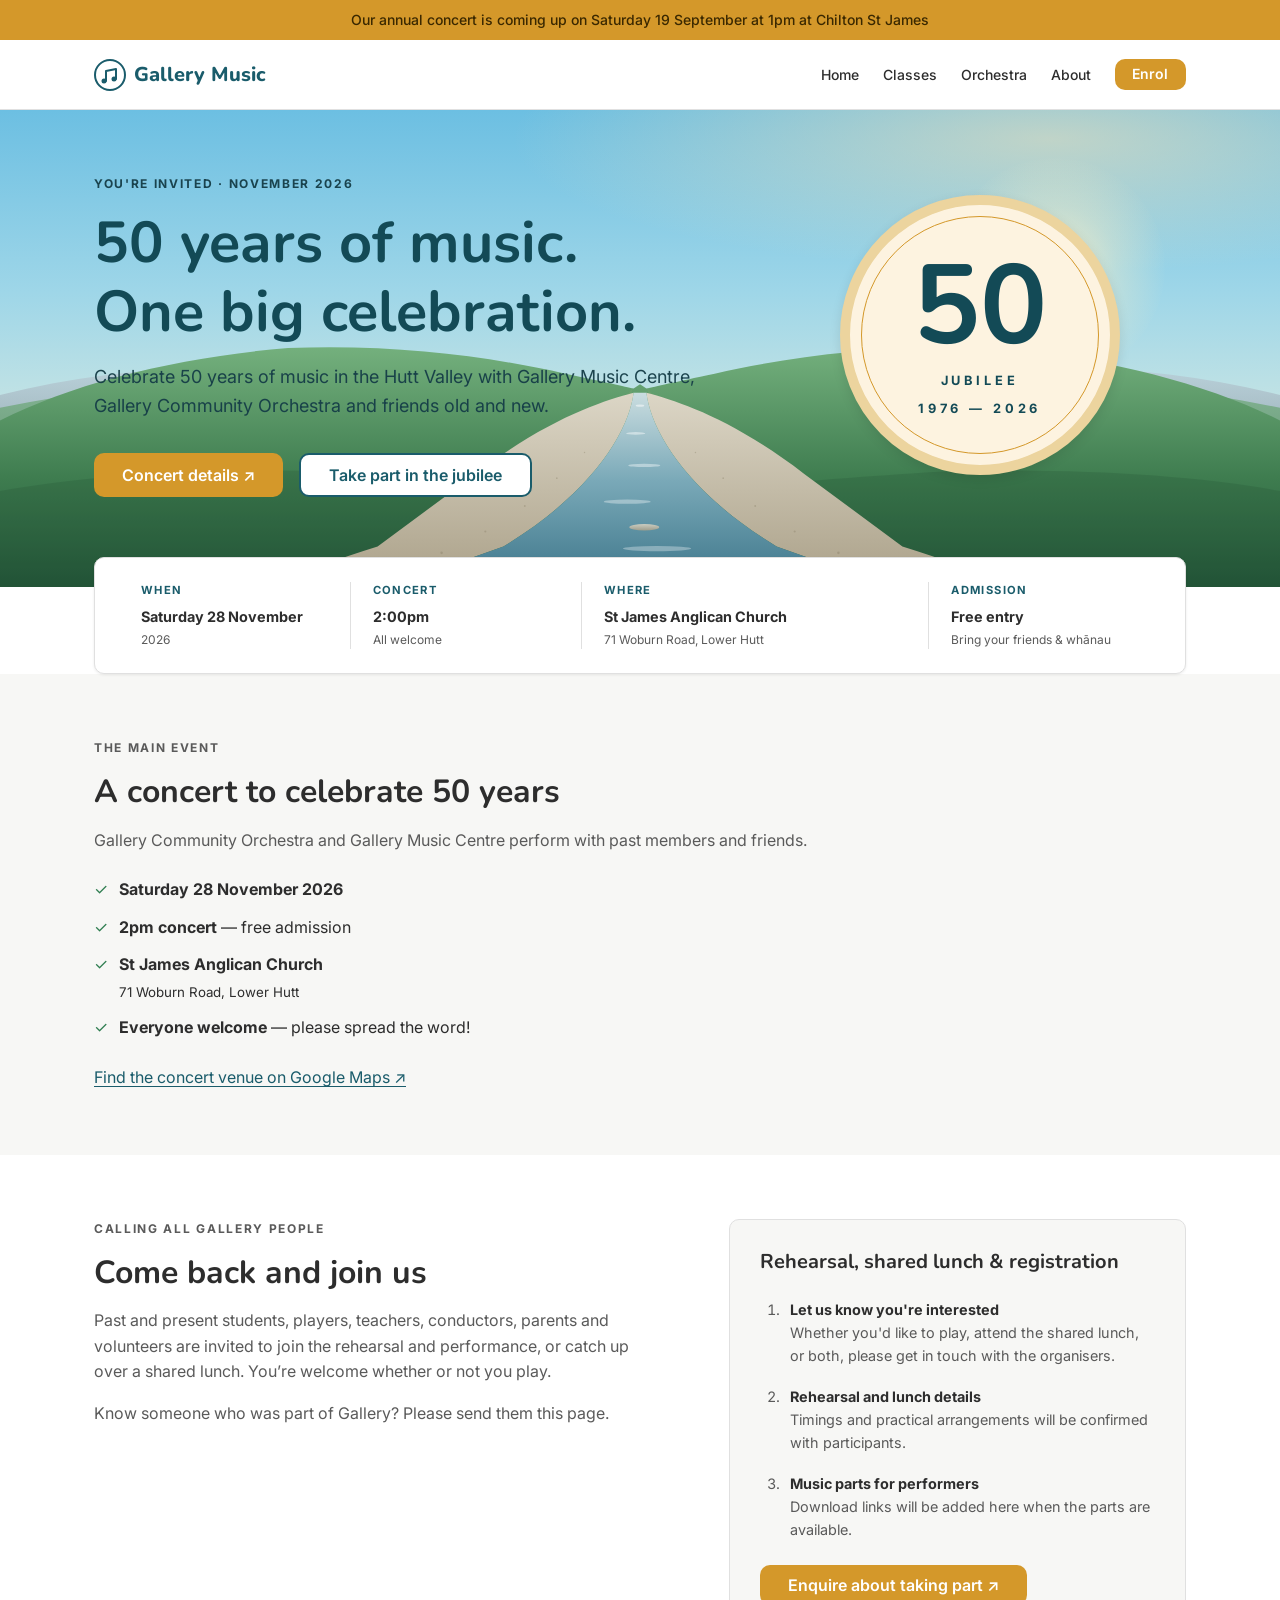
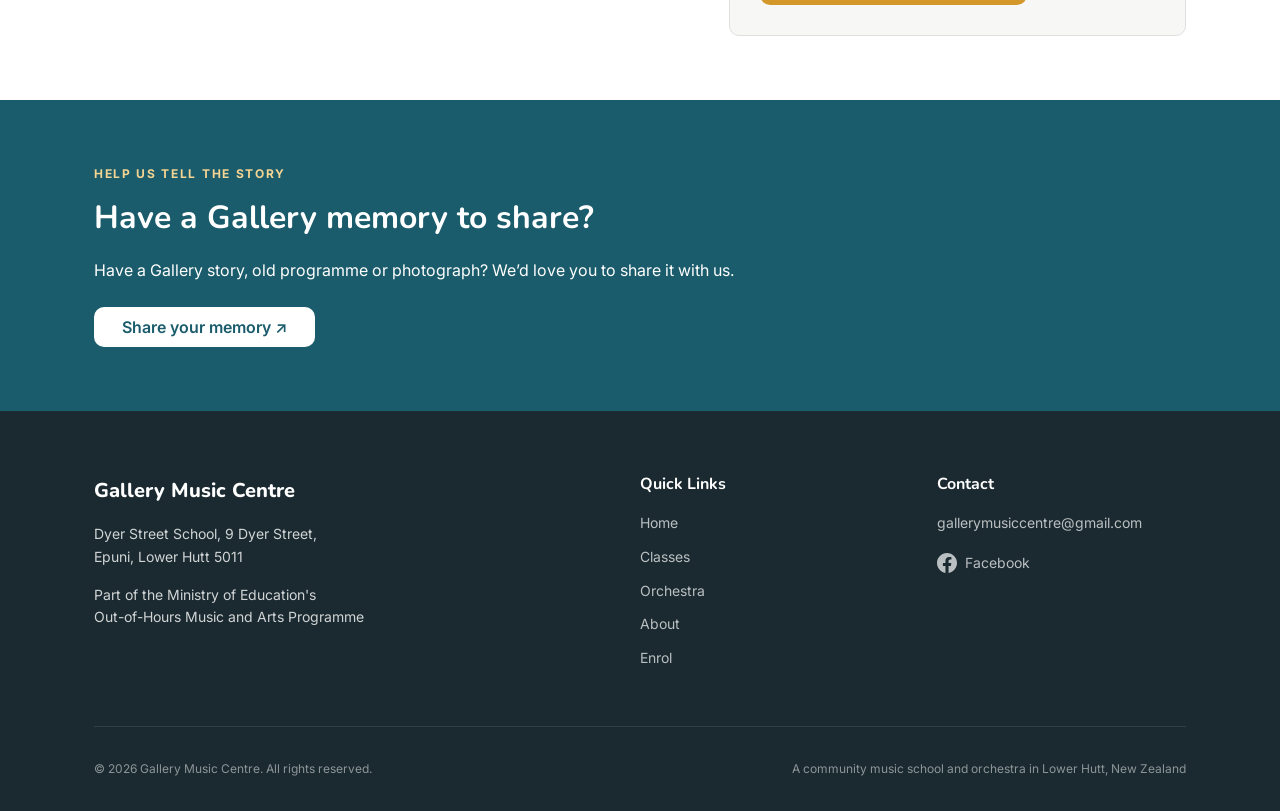
==== jubilee/index.html @ c6f0060a "Serve Jubilee at clean directory URL and redirect old address" ====
<!DOCTYPE html>
<html lang="en-NZ">
<head>
  <meta charset="UTF-8">
  <meta name="viewport" content="width=device-width, initial-scale=1.0">
  <title>50th Jubilee — Gallery Music Centre</title>
  <meta name="description" content="Celebrate 50 years of Gallery Music Centre. Free Jubilee concert, Saturday 28 November 2026 at 2pm, St James Anglican Church, Lower Hutt. Everyone welcome.">
  <link rel="preconnect" href="https://fonts.googleapis.com">
  <link rel="preconnect" href="https://fonts.gstatic.com" crossorigin>
  <link href="https://fonts.googleapis.com/css2?family=Inter:wght@400;500;600;700&family=Nunito:wght@700;800&display=swap" rel="stylesheet">
  <link rel="icon" type="image/svg+xml" href="/images/favicon.svg">
  <link rel="stylesheet" href="/css/style.css">
  <link rel="stylesheet" href="/css/jubilee.css">
  <link rel="canonical" href="https://gallerymusic.org/jubilee/">
  <meta property="og:type" content="website">
  <meta property="og:site_name" content="Gallery Music Centre">
  <meta property="og:title" content="50th Jubilee — Gallery Music Centre">
  <meta property="og:description" content="Celebrate 50 years of Gallery Music Centre. Free Jubilee concert, Saturday 28 November 2026 at 2pm, St James Anglican Church, Lower Hutt. Everyone welcome.">
  <meta property="og:url" content="https://gallerymusic.org/jubilee/">
  <meta property="og:locale" content="en_NZ">
  <meta name="twitter:card" content="summary">
  <meta name="twitter:title" content="50th Jubilee — Gallery Music Centre">
  <meta name="twitter:description" content="Celebrate 50 years of Gallery Music Centre. Free Jubilee concert, Saturday 28 November 2026 at 2pm, St James Anglican Church, Lower Hutt. Everyone welcome.">

</head>
<body class="jubilee-page">

  <a href="#main" class="skip-link">Skip to main content</a>

  <!-- Site Banner -->
  <div id="site-banner" class="site-banner" hidden>
    <!-- loaded from data/banner.json -->
  </div>

  <!-- Header -->
  <header class="site-header">
    <nav class="nav container" aria-label="Main navigation">
      <a href="/" class="nav__logo" aria-label="Gallery Music Centre — Home">
        <svg viewBox="0 0 32 32" fill="none" aria-hidden="true">
          <circle cx="16" cy="16" r="15" stroke="currentColor" stroke-width="2"/>
          <path d="M12 22V12l10-2v10" stroke="currentColor" stroke-width="2" stroke-linecap="round" stroke-linejoin="round"/>
          <circle cx="10" cy="22" r="2.5" fill="currentColor"/>
          <circle cx="20" cy="20" r="2.5" fill="currentColor"/>
        </svg>
        Gallery Music
      </a>
      <div class="nav__overlay" aria-hidden="true"></div>
      <ul class="nav__links" id="nav-links">
        <li><a href="/">Home</a></li>
        <li><a href="/classes.html">Classes</a></li>
        <li><a href="/communityorchestra.html">Orchestra</a></li>
        <li><a href="/about.html">About</a></li>
        <li><a href="/enrol.html" class="nav__enrol">Enrol</a></li>
      </ul>
      <button class="nav__toggle" aria-expanded="false" aria-controls="nav-links" aria-label="Toggle menu">
        <span></span><span></span><span></span>
      </button>
    </nav>
  </header>

  <main id="main">
<section class="hero jubilee-hero">
<div class="hero__decor" aria-hidden="true">
</div>
<div class="container">
<div>
<p class="eyebrow">You're invited · November 2026</p>
<h1>50 years of music.<span>One big celebration.</span>
</h1>
<p>Celebrate 50 years of music in the Hutt Valley with Gallery Music Centre, Gallery Community Orchestra and friends old and new.</p>
<div class="hero__buttons">
<a class="btn btn--primary" href="#concert">Concert details ↗</a>
<a class="btn btn--secondary" href="#take-part">Take part in the jubilee</a>
</div>
</div>
<div class="medal" aria-label="50th Jubilee, 1976 to 2026">
<strong>50</strong>
<span>JUBILEE</span>
<span>1976 — 2026</span>
</div>
</div>
</section>
<div class="container">
<dl class="facts">
<div class="fact">
<dt>When</dt>
<dd>
<strong>Saturday 28 November</strong>
<small>2026</small>
</dd>
</div>
<div class="fact">
<dt>Concert</dt>
<dd>
<strong>2:00pm</strong>
<small>All welcome</small>
</dd>
</div>
<div class="fact">
<dt>Where</dt>
<dd>
<strong>St James Anglican Church</strong>
<small>71 Woburn Road, Lower Hutt</small>
</dd>
</div>
<div class="fact">
<dt>Admission</dt>
<dd>
<strong>Free entry</strong>
<small>Bring your friends &amp; whānau</small>
</dd>
</div>
</dl>
</div>
<section class="section section--alt" id="concert">
<div class="container">
<div class="copy">
<p class="eyebrow">The main event</p>
<h2>A concert to celebrate 50 years</h2>
<p>Gallery Community Orchestra and Gallery Music Centre perform with past members and friends.</p>
<ul class="details">
<li>
<strong>Saturday 28 November 2026</strong>
</li>
<li>
<strong>2pm concert</strong> — free admission</li>
<li>
<strong>St James Anglican Church</strong>
<small>71 Woburn Road, Lower Hutt</small>
</li>
<li>
<strong>Everyone welcome</strong> — please spread the word!</li>
</ul>
<a class="text-link" href="https://www.google.com/maps/search/?api=1&amp;query=St+James+Anglican+Church+71+Woburn+Road+Lower+Hutt">Find the concert venue on Google Maps ↗</a>
</div>
</div>
</section>
<section class="section" id="take-part">
<div class="container two-col participate">
<div class="copy">
<p class="eyebrow">Calling all Gallery people</p>
<h2>Come back and join us</h2>
<p>Past and present students, players, teachers, conductors, parents and volunteers are invited to join the rehearsal and performance, or catch up over a shared lunch. You’re welcome whether or not you play.</p>
<p>Know someone who was part of Gallery? Please send them this page.</p>
</div>
<aside class="registration">
<h3>Rehearsal, shared lunch &amp; registration</h3>
<ol>
<li>
<strong>Let us know you're interested</strong>Whether you'd like to play, attend the shared lunch, or both, please get in touch with the organisers.</li>
<li>
<strong>Rehearsal and lunch details</strong>Timings and practical arrangements will be confirmed with participants.</li>
<li>
<strong>Music parts for performers</strong>Download links will be added here when the parts are available.</li>
</ol>
<a class="btn btn--primary" href="mailto:gallerymusiccentre@gmail.com?subject=50th%20Jubilee%20%E2%80%94%20Taking%20part">Enquire about taking part ↗</a>
</aside>
</div>
</section>
<section class="section memory">
<div class="container">
<p class="eyebrow">Help us tell the story</p>
<h2>Have a Gallery memory to share?</h2>
<p>Have a Gallery story, old programme or photograph? We’d love you to share it with us.</p>
<a class="btn" href="mailto:gallerymusiccentre@gmail.com?subject=My%20Gallery%20memory">Share your memory ↗</a>
</div>
</section>
</main>

  <!-- Footer -->
  <footer class="site-footer">
    <div class="container">
      <div class="footer__grid">
        <div>
          <div class="footer__brand">Gallery Music Centre</div>
          <p>Dyer Street School, 9 Dyer Street,<br>Epuni, Lower Hutt 5011</p>
          <p style="margin-top: var(--space-md);">Part of the Ministry of Education's<br>Out-of-Hours Music and Arts Programme</p>
        </div>
        <div>
          <h4>Quick Links</h4>
          <ul class="footer__links">
            <li><a href="/">Home</a></li>
            <li><a href="/classes.html">Classes</a></li>
            <li><a href="/communityorchestra.html">Orchestra</a></li>
            <li><a href="/about.html">About</a></li>
            <li><a href="/enrol.html">Enrol</a></li>
          </ul>
        </div>
        <div>
          <h4>Contact</h4>
          <ul class="footer__links">
            <li><a href="mailto:gallerymusiccentre@gmail.com">gallerymusiccentre@gmail.com</a></li>
          </ul>
          <div class="footer__social" style="margin-top: var(--space-md);">
            <a href="https://www.facebook.com/gallerymusiccentre" target="_blank" rel="noopener noreferrer">
              <svg width="20" height="20" viewBox="0 0 24 24" fill="currentColor" aria-hidden="true"><path d="M24 12.073c0-6.627-5.373-12-12-12s-12 5.373-12 12c0 5.99 4.388 10.954 10.125 11.854v-8.385H7.078v-3.47h3.047V9.43c0-3.007 1.792-4.669 4.533-4.669 1.312 0 2.686.235 2.686.235v2.953H15.83c-1.491 0-1.956.925-1.956 1.874v2.25h3.328l-.532 3.47h-2.796v8.385C19.612 23.027 24 18.062 24 12.073z"/></svg>
              Facebook
            </a>
          </div>
        </div>
      </div>
      <div class="footer__bottom">
        <span>&copy; 2026 Gallery Music Centre. All rights reserved.</span>
        <span>A community music school and orchestra in Lower Hutt, New Zealand</span>
      </div>
    </div>
  </footer>

  <script src="/js/content.js?v=jubilee"></script>
  <script src="/js/main.js"></script>
</body>
</html>
---- css/style.css ----
/* ============================================
   Gallery Music Centre — Design System & Styles
   See art_direction.md for full creative brief.
   ============================================ */

/* --- Custom Properties --- */
:root {
  /* Colours */
  --color-primary: #1a5c6b;
  --color-primary-dark: #134a56;
  --color-primary-light: #e8f4f7;
  --color-accent: #d4982a;
  --color-accent-light: #fdf3e0;
  --color-text: #2d2d2d;
  --color-text-light: #5a5a5a;
  --color-bg: #ffffff;
  --color-bg-alt: #f7f7f5;
  --color-bg-dark: #1a2a30;
  --color-border: #e0e0e0;
  --color-success: #2e7d4f;
  --color-error: #c0392b;
  --color-white: #ffffff;

  /* Typography */
  --font-body: 'Inter', -apple-system, BlinkMacSystemFont, 'Segoe UI', sans-serif;
  --font-heading: 'Nunito', 'Inter', sans-serif;
  --fs-xs: 0.75rem;
  --fs-sm: 0.875rem;
  --fs-base: 1rem;
  --fs-md: 1.125rem;
  --fs-lg: 1.25rem;
  --fs-xl: 1.5rem;
  --fs-2xl: 2rem;
  --fs-3xl: 2.5rem;
  --lh-tight: 1.2;
  --lh-normal: 1.6;

  /* Spacing */
  --space-xs: 0.25rem;
  --space-sm: 0.5rem;
  --space-md: 1rem;
  --space-lg: 1.5rem;
  --space-xl: 2rem;
  --space-2xl: 3rem;
  --space-3xl: 4rem;
  --space-4xl: 6rem;

  /* Layout */
  --max-width: 1140px;
  --nav-height: 70px;

  /* Effects */
  --radius-sm: 6px;
  --radius-md: 10px;
  --radius-lg: 16px;
  --radius-full: 50%;
  --shadow-sm: 0 1px 3px rgba(0, 0, 0, 0.08);
  --shadow-md: 0 4px 12px rgba(0, 0, 0, 0.1);
  --shadow-lg: 0 8px 24px rgba(0, 0, 0, 0.12);
  --transition: 0.2s ease;
}

/* --- Reset & Base --- */
*,
*::before,
*::after {
  box-sizing: border-box;
  margin: 0;
  padding: 0;
}

html {
  scroll-behavior: smooth;
  scroll-padding-top: var(--nav-height);
}

body {
  font-family: var(--font-body);
  font-size: var(--fs-base);
  line-height: var(--lh-normal);
  color: var(--color-text);
  background: var(--color-bg);
  -webkit-font-smoothing: antialiased;
}

img {
  max-width: 100%;
  height: auto;
  display: block;
}

a {
  color: var(--color-primary);
  text-decoration: none;
  transition: color var(--transition);
}

a:hover {
  color: var(--color-accent);
  text-decoration: underline;
}

/* Suppress underline on cards, buttons, nav, footer links */
.card:hover,
.btn:hover,
.nav__links a:hover,
.nav__logo:hover,
.footer__links a:hover,
.footer__social a:hover {
  text-decoration: none;
}

h1, h2, h3, h4, h5, h6 {
  font-family: var(--font-heading);
  line-height: var(--lh-tight);
  color: var(--color-text);
}

h1 { font-size: var(--fs-3xl); }
h2 { font-size: var(--fs-2xl); }
h3 { font-size: var(--fs-xl); }
h4 { font-size: var(--fs-lg); }

/* --- Skip to Content --- */
.skip-link {
  position: absolute;
  top: -100%;
  left: var(--space-md);
  background: var(--color-primary);
  color: var(--color-white);
  padding: var(--space-sm) var(--space-md);
  border-radius: var(--radius-sm);
  z-index: 1000;
  font-size: var(--fs-sm);
}

.skip-link:focus {
  top: var(--space-sm);
  color: var(--color-white);
}

/* --- Site Banner --- */
.site-banner {
  background: var(--color-accent);
  color: #3a2800;
  text-align: center;
  padding: 10px var(--space-lg);
  font-size: var(--fs-sm);
  font-weight: 500;
  line-height: 1.4;
}

.site-banner a {
  color: #3a2800;
  font-weight: 700;
  text-decoration: underline;
  text-underline-offset: 2px;
}

.site-banner[hidden] {
  display: none;
}

/* --- Utility --- */
.container {
  width: 100%;
  max-width: var(--max-width);
  margin: 0 auto;
  padding: 0 var(--space-lg);
}

.section {
  padding: var(--space-3xl) 0;
}

.section--alt {
  background: var(--color-bg-alt);
}

.section-title {
  text-align: center;
  margin-bottom: var(--space-xl);
}

.section-title h2 {
  margin-bottom: var(--space-sm);
}

.section-title p {
  color: var(--color-text-light);
  max-width: 600px;
  margin: 0 auto;
}

.text-center { text-align: center; }

.sr-only {
  position: absolute;
  width: 1px;
  height: 1px;
  padding: 0;
  margin: -1px;
  overflow: hidden;
  clip: rect(0, 0, 0, 0);
  white-space: nowrap;
  border: 0;
}

/* --- Buttons --- */
.btn {
  display: inline-flex;
  align-items: center;
  gap: var(--space-sm);
  padding: 0.75rem 1.75rem;
  border: none;
  border-radius: var(--radius-md);
  font-family: var(--font-body);
  font-size: var(--fs-base);
  font-weight: 600;
  cursor: pointer;
  transition: all var(--transition);
  text-decoration: none;
  line-height: 1;
}

.btn:focus-visible {
  outline: 3px solid var(--color-accent);
  outline-offset: 2px;
}

.btn--primary {
  background: var(--color-accent);
  color: var(--color-white);
}

.btn--primary:hover {
  background: #c08a22;
  color: var(--color-white);
}

.btn--secondary {
  background: var(--color-white);
  color: var(--color-primary);
  border: 2px solid var(--color-primary);
}

.btn--secondary:hover {
  background: var(--color-primary);
  color: var(--color-white);
}

.btn--large {
  padding: 1rem 2.25rem;
  font-size: var(--fs-md);
}

/* --- Header / Navigation --- */
.site-header {
  position: sticky;
  top: 0;
  z-index: 100;
  background: var(--color-white);
  border-bottom: 1px solid var(--color-border);
  height: var(--nav-height);
}

.nav {
  display: flex;
  align-items: center;
  justify-content: space-between;
  height: var(--nav-height);
}

.nav__logo {
  font-family: var(--font-heading);
  font-size: var(--fs-lg);
  font-weight: 800;
  color: var(--color-primary);
  display: flex;
  align-items: center;
  gap: var(--space-sm);
}

.nav__logo:hover {
  color: var(--color-primary-dark);
}

.nav__logo svg {
  width: 32px;
  height: 32px;
  flex-shrink: 0;
}

.nav__links {
  display: flex;
  align-items: center;
  gap: var(--space-lg);
  list-style: none;
}

.nav__links a {
  font-size: var(--fs-sm);
  font-weight: 500;
  color: var(--color-text);
  padding: var(--space-xs) 0;
  position: relative;
}

.nav__links a::after {
  content: '';
  position: absolute;
  bottom: -2px;
  left: 0;
  width: 0;
  height: 2px;
  background: var(--color-accent);
  transition: width var(--transition);
}

.nav__links a:hover::after,
.nav__links a.active::after {
  width: 100%;
}

.nav__links a.active {
  color: var(--color-primary);
}

.nav__links a.nav__enrol {
  background: var(--color-accent);
  color: var(--color-white) !important;
  padding: 0.45rem 1.1rem;
  border-radius: var(--radius-md);
  font-weight: 600;
  line-height: 1.2;
  display: inline-flex;
  align-items: center;
}

.nav__links a.nav__enrol::after {
  display: none !important;
}

.nav__links a.nav__enrol:hover {
  background: #c08a22;
  color: var(--color-white) !important;
}

/* Hamburger */
.nav__toggle {
  display: none;
  background: none;
  border: none;
  cursor: pointer;
  padding: var(--space-sm);
  z-index: 110;
}

.nav__toggle span {
  display: block;
  width: 24px;
  height: 2px;
  background: var(--color-text);
  margin: 6px 0;
  transition: all var(--transition);
  border-radius: 2px;
}

.nav__toggle[aria-expanded="true"] span:nth-child(1) {
  transform: rotate(45deg) translate(5px, 6px);
}

.nav__toggle[aria-expanded="true"] span:nth-child(2) {
  opacity: 0;
}

.nav__toggle[aria-expanded="true"] span:nth-child(3) {
  transform: rotate(-45deg) translate(5px, -6px);
}

/* --- Hero Section ---
   The Hutt Valley scene is drawn as a single illustrated SVG with
   perspective: hills frame the left and right edges, the river
   converges from the foreground toward a vanishing point in the
   distance. The scene anchors at the bottom of the hero and uses
   `background-size: cover`, so on narrow phone screens the central
   river / vanishing point stays in view while the outer hills crop
   off-screen — the valley still reads as a valley. */

.hero,
.page-header {
  /* Hutt Valley scene: pale grey shingle banks, muted grey-blue river, forested hills
     with a hazy distant ridge. River, banks, and hills converge at one vanishing point
     so the valley reads cleanly at every aspect ratio. */
  --hero-scene: url("data:image/svg+xml;utf8,<svg xmlns='http://www.w3.org/2000/svg' viewBox='0 0 1200 600' preserveAspectRatio='xMidYMax slice'><defs><linearGradient id='haze' x1='0' y1='0' x2='0' y2='1'><stop offset='0' stop-color='%23b8c8d2' stop-opacity='0.65'/><stop offset='1' stop-color='%2390a4b0' stop-opacity='0.8'/></linearGradient><linearGradient id='midHill' x1='0' y1='0' x2='0' y2='1'><stop offset='0' stop-color='%2382b691'/><stop offset='1' stop-color='%23436f50'/></linearGradient><linearGradient id='hill' x1='0' y1='0' x2='0' y2='1'><stop offset='0' stop-color='%2374b07d'/><stop offset='0.55' stop-color='%233e7c4f'/><stop offset='1' stop-color='%23235639'/></linearGradient><linearGradient id='gravel' x1='0' y1='0' x2='0' y2='1'><stop offset='0' stop-color='%23dcd6c6'/><stop offset='1' stop-color='%23aaa088'/></linearGradient><linearGradient id='water' x1='0' y1='0' x2='0' y2='1'><stop offset='0' stop-color='%23cadde0'/><stop offset='0.45' stop-color='%237aa9b8'/><stop offset='1' stop-color='%233c7589'/></linearGradient><linearGradient id='riparian' x1='0' y1='0' x2='0' y2='1'><stop offset='0' stop-color='%236ea16e' stop-opacity='0.9'/><stop offset='1' stop-color='%233a6843' stop-opacity='0.9'/></linearGradient></defs><path d='M0 420 C 80 400 160 392 240 396 C 320 402 380 410 440 412 C 510 414 560 414 600 414 C 640 414 690 414 760 412 C 820 410 880 402 960 396 C 1040 392 1120 400 1200 420 L 1200 460 L 0 460 Z' fill='url(%23haze)'/><path d='M0 600 L 0 432 C 120 408 260 392 400 402 C 500 410 560 414 600 416 C 640 414 700 410 800 402 C 940 392 1080 408 1200 432 L 1200 600 Z' fill='url(%23midHill)' opacity='0.92'/><path d='M0 600 L 0 444 C 70 408 170 384 270 376 C 370 372 460 384 530 400 C 568 408 586 412 594 414 L 600 410 L 600 600 Z' fill='url(%23hill)'/><path d='M1200 600 L 1200 444 C 1130 408 1030 384 930 376 C 830 372 740 384 670 400 C 632 408 614 412 606 414 L 600 410 L 600 600 Z' fill='url(%23hill)'/><g fill='%231f4a2f' opacity='0.20'><path d='M0 600 L 0 510 C 80 495 200 488 320 492 C 420 498 480 504 540 510 L 580 520 L 540 600 Z'/><path d='M1200 600 L 1200 510 C 1120 495 1000 488 880 492 C 780 498 720 504 660 510 L 620 520 L 660 600 Z'/></g><path d='M593 414 C 588 442 565 488 506 540 L 432 600 L 388 600 L 462 530 C 524 478 568 444 593 414 Z' fill='url(%23riparian)' opacity='0.85'/><path d='M607 414 C 612 442 635 488 694 540 L 768 600 L 812 600 L 738 530 C 676 478 632 444 607 414 Z' fill='url(%23riparian)' opacity='0.85'/><path d='M594 418 C 590 452 558 510 472 562 L 365 600 L 252 600 Q 296 580 354 562 L 446 494 C 514 442 564 426 594 418 Z' fill='url(%23gravel)'/><path d='M606 418 C 610 452 642 510 728 562 L 835 600 L 948 600 Q 904 580 846 562 L 754 494 C 686 442 636 426 606 418 Z' fill='url(%23gravel)'/><g fill='%237d735a' opacity='0.30'><circle cx='330' cy='590' r='1.5'/><circle cx='372' cy='580' r='1.2'/><circle cx='414' cy='568' r='1.2'/><circle cx='455' cy='548' r='1'/><circle cx='492' cy='524' r='0.9'/><circle cx='522' cy='498' r='0.8'/><circle cx='548' cy='474' r='0.7'/><circle cx='870' cy='590' r='1.5'/><circle cx='828' cy='580' r='1.2'/><circle cx='786' cy='568' r='1.2'/><circle cx='745' cy='548' r='1'/><circle cx='708' cy='524' r='0.9'/><circle cx='678' cy='498' r='0.8'/><circle cx='652' cy='474' r='0.7'/></g><path d='M594 418 L 606 418 C 610 452 642 510 728 562 L 835 600 L 365 600 L 472 562 C 558 510 590 452 594 418 Z' fill='url(%23water)'/><ellipse cx='604' cy='544' rx='14' ry='3' fill='url(%23gravel)' opacity='0.85'/><ellipse cx='594' cy='584' rx='22' ry='4' fill='url(%23gravel)' opacity='0.8'/><ellipse cx='600' cy='430' rx='4' ry='1' fill='%23ffffff' opacity='0.5'/><ellipse cx='596' cy='456' rx='9' ry='1.2' fill='%23ffffff' opacity='0.45'/><ellipse cx='604' cy='486' rx='15' ry='1.6' fill='%23ffffff' opacity='0.4'/><ellipse cx='588' cy='520' rx='22' ry='2' fill='%23ffffff' opacity='0.35'/><ellipse cx='616' cy='564' rx='32' ry='2.5' fill='%23ffffff' opacity='0.32'/></svg>");
}

.hero {
  background:
    radial-gradient(ellipse 60% 40% at 82% 6%, rgba(255, 226, 178, 0.55) 0%, rgba(255, 226, 178, 0) 70%),
    linear-gradient(180deg, #6cbfe2 0%, #9ed6e8 38%, #cfe7e3 70%, #e6efd9 100%);
  color: var(--color-white);
  padding: var(--space-4xl) 0 calc(var(--space-4xl) + 28px);
  position: relative;
  overflow: hidden;
}

/* Soft sun glow — top right */
.hero::before {
  content: '';
  position: absolute;
  top: 48px;
  right: 9%;
  width: 220px;
  height: 220px;
  border-radius: var(--radius-full);
  background: radial-gradient(circle, rgba(255, 240, 196, 0.85) 0%, rgba(255, 240, 196, 0.32) 40%, rgba(255, 240, 196, 0) 72%);
  z-index: 0;
}

.hero::after {
  display: none;
}

/* The illustrated valley scene fills the hero, anchored at the bottom */
.hero__decor {
  position: absolute;
  inset: 0;
  overflow: hidden;
  pointer-events: none;
  z-index: 0;
  background-image: var(--hero-scene);
  background-repeat: no-repeat;
  background-position: center bottom;
  background-size: cover;
}

.hero__decor::before,
.hero__decor::after {
  display: none;
  content: none;
}

/* Old per-band layers no longer used — single SVG handles the scene */
.hero__band {
  display: none;
}

/* Musical note SVG silhouettes */
.hero__notes {
  position: absolute;
  inset: 0;
  pointer-events: none;
  z-index: 1;
}

.hero__notes svg {
  position: absolute;
  fill: currentColor;
  color: var(--color-white);
}

/* Treble clef — top-left, drifting into the sky above the headline */
.hero__notes svg:nth-child(1) {
  top: 12%;
  left: 6%;
  width: 88px;
  height: 88px;
  transform: rotate(-10deg);
  opacity: 0.14;
}

/* Quarter note — right side, sitting clear of the sun glow */
.hero__notes svg:nth-child(2) {
  top: 50%;
  right: 7%;
  width: 44px;
  height: 44px;
  transform: rotate(14deg);
  opacity: 0.12;
}

/* Double eighth notes — mid-left, between headline and buttons */
.hero__notes svg:nth-child(3) {
  top: 64%;
  left: 4%;
  width: 56px;
  height: 56px;
  transform: rotate(-18deg);
  opacity: 0.11;
}

/* Wavy bottom edge */
.hero__wave {
  position: absolute;
  bottom: -1px;
  left: 0;
  width: 100%;
  height: 22px;
  pointer-events: none;
  z-index: 2;
}

.hero__wave svg {
  display: block;
  width: 100%;
  height: 100%;
}

.hero__content {
  max-width: 680px;
  position: relative;
  z-index: 2;
  padding: var(--space-lg) 0 var(--space-3xl);
}

.hero h1 {
  color: var(--color-white);
  font-size: var(--fs-3xl);
  margin-bottom: var(--space-md);
  text-shadow: 0 1px 2px rgba(0, 0, 0, 0.12);
}

.hero p {
  font-size: var(--fs-lg);
  opacity: 0.96;
  margin-bottom: var(--space-xl);
  line-height: var(--lh-normal);
  max-width: 34rem;
  text-shadow: 0 1px 2px rgba(0, 0, 0, 0.1);
}

.hero__buttons {
  display: flex;
  gap: var(--space-md);
  flex-wrap: wrap;
}

/* Orchestra hero variant — same valley scene, deeper sky tint */
.hero--orchestra {
  background:
    radial-gradient(ellipse 60% 40% at 80% 8%, rgba(255, 218, 160, 0.45) 0%, rgba(255, 218, 160, 0) 70%),
    linear-gradient(180deg, #2c8aa3 0%, #5fadbd 38%, #9cc9c2 70%, #c9dcb8 100%);
  text-align: center;
}

.hero--orchestra .hero__content {
  max-width: 700px;
  margin: 0 auto;
}

.hero--orchestra .hero__notes {
  display: none;
}

.hero--orchestra::before {
  background: radial-gradient(circle, rgba(249, 227, 161, 0.78) 0%, rgba(249, 227, 161, 0.26) 40%, rgba(249, 227, 161, 0) 72%);
}

.hero--compact {
  padding: var(--space-2xl) 0 calc(var(--space-2xl) + 20px);
}

.hero--compact::before {
  top: 26px;
  right: 8%;
  width: 180px;
  height: 180px;
}

.hero--compact .hero__content {
  padding: var(--space-sm) 0 var(--space-xl);
}

.hero--orchestra.hero--compact .container {
  position: relative;
  z-index: 2;
}

.hero--orchestra.hero--compact .hero__content {
  max-width: 720px;
  padding: var(--space-md) 0 var(--space-xl);
  display: flex;
  flex-direction: column;
  align-items: center;
}

.hero--orchestra.hero--compact p {
  max-width: 32rem;
  margin-left: auto;
  margin-right: auto;
}

.hero--orchestra.hero--compact .hero__buttons {
  justify-content: center;
}

.hero--compact .hero__wave {
  height: 18px;
}

/* --- Stats Bar --- */
.stats {
  display: grid;
  grid-template-columns: repeat(4, 1fr);
  gap: var(--space-lg);
  padding: var(--space-2xl) 0;
}

.stat-card {
  text-align: center;
  padding: var(--space-lg);
  background: var(--color-white);
  border-radius: var(--radius-md);
  box-shadow: var(--shadow-sm);
  border: 1px solid var(--color-border);
}

.stat-card__value {
  font-family: var(--font-heading);
  font-size: var(--fs-2xl);
  font-weight: 800;
  color: var(--color-primary);
  display: block;
}

.stat-card__label {
  font-size: var(--fs-sm);
  color: var(--color-text-light);
  margin-top: var(--space-xs);
}

/* --- Card Grids --- */
.card-grid {
  display: grid;
  grid-template-columns: repeat(auto-fill, minmax(250px, 1fr));
  gap: var(--space-lg);
}

/* When exactly 10 cards (home page), use 5 columns on wide screens */
.card-grid--home {
  grid-template-columns: repeat(auto-fill, minmax(180px, 1fr));
}

/* When exactly 3 items (e.g. audience), force 3 columns */
.card-grid--three {
  grid-template-columns: repeat(3, 1fr);
}

.card {
  background: var(--color-white);
  border-radius: var(--radius-md);
  padding: var(--space-xl);
  box-shadow: var(--shadow-sm);
  border: 1px solid var(--color-border);
  transition: box-shadow var(--transition), transform var(--transition);
  text-decoration: none;
  color: inherit;
  display: block;
}

.card:hover {
  box-shadow: var(--shadow-md);
  transform: translateY(-2px);
  color: inherit;
}

.card__icon {
  width: 48px;
  height: 48px;
  background: var(--color-primary-light);
  border-radius: var(--radius-md);
  display: flex;
  align-items: center;
  justify-content: center;
  margin-bottom: var(--space-md);
  color: var(--color-primary);
  font-size: var(--fs-xl);
}

.card h3 {
  margin-bottom: var(--space-sm);
  font-size: var(--fs-lg);
}

.card p {
  color: var(--color-text-light);
  font-size: var(--fs-sm);
}

.card__tag {
  display: inline-block;
  background: var(--color-accent-light);
  color: var(--color-accent);
  font-size: var(--fs-xs);
  font-weight: 600;
  padding: 0.2em 0.6em;
  border-radius: var(--radius-sm);
  margin-top: var(--space-sm);
}

.card--free .card__tag {
  background: #e8f5e9;
  color: var(--color-success);
}

/* --- How It Works --- */
.steps {
  display: grid;
  grid-template-columns: repeat(3, 1fr);
  gap: var(--space-xl);
  text-align: center;
}

.step {
  position: relative;
}

.step__number {
  width: 56px;
  height: 56px;
  background: var(--color-accent);
  color: var(--color-white);
  border-radius: var(--radius-full);
  display: flex;
  align-items: center;
  justify-content: center;
  font-family: var(--font-heading);
  font-size: var(--fs-xl);
  font-weight: 800;
  margin: 0 auto var(--space-md);
}

.step h3 {
  margin-bottom: var(--space-sm);
}

.step p {
  color: var(--color-text-light);
  font-size: var(--fs-sm);
}

/* --- Term Calendar --- */
.term-table {
  width: 100%;
  border-collapse: collapse;
  margin-bottom: var(--space-md);
}

.term-table th,
.term-table td {
  padding: var(--space-md) var(--space-lg);
  text-align: left;
  border-bottom: 1px solid var(--color-border);
}

.term-table th {
  font-weight: 600;
  color: var(--color-primary);
  background: var(--color-primary-light);
  font-size: var(--fs-sm);
  text-transform: uppercase;
  letter-spacing: 0.03em;
}

.term-table td:first-child {
  font-weight: 600;
}

.term-note {
  font-size: var(--fs-sm);
  color: var(--color-text-light);
  font-style: italic;
}

/* --- Table scroll wrapper (mobile overflow) --- */
.table-scroll {
  overflow-x: auto;
  -webkit-overflow-scrolling: touch;
}

/* --- Testimonials --- */
.testimonials {
  display: grid;
  grid-template-columns: repeat(auto-fill, minmax(300px, 1fr));
  gap: var(--space-lg);
}

.testimonial {
  background: var(--color-white);
  border-radius: var(--radius-md);
  padding: var(--space-xl);
  box-shadow: var(--shadow-sm);
  border: 1px solid var(--color-border);
  position: relative;
}

.testimonial::before {
  content: '\201C';
  font-size: 4rem;
  font-family: var(--font-heading);
  color: var(--color-accent);
  opacity: 0.3;
  position: absolute;
  top: 10px;
  left: 20px;
  line-height: 1;
}

.testimonial p {
  font-style: italic;
  color: var(--color-text-light);
  margin-bottom: var(--space-md);
  position: relative;
  z-index: 1;
}

.testimonial__author {
  font-weight: 600;
  font-size: var(--fs-sm);
  color: var(--color-text);
  font-style: normal;
}

/* --- CTA Banner --- */
.cta-banner {
  background: linear-gradient(135deg, var(--color-primary) 0%, var(--color-primary-dark) 100%);
  color: var(--color-white);
  text-align: center;
  padding: var(--space-3xl) var(--space-lg);
  border-radius: var(--radius-lg);
  margin: var(--space-2xl) 0;
}

.cta-banner h2 {
  color: var(--color-white);
  margin-bottom: var(--space-sm);
}

.cta-banner p {
  opacity: 0.9;
  margin-bottom: var(--space-xl);
}

/* --- Fees & Funding --- */
.fees-layout {
  display: grid;
  grid-template-columns: 1fr 1fr;
  gap: var(--space-2xl);
  align-items: start;
}

.fee-box {
  background: var(--color-bg-dark);
  color: var(--color-white);
  border-radius: var(--radius-lg);
  padding: var(--space-2xl);
}

.fee-box__title {
  font-size: var(--fs-sm);
  text-transform: uppercase;
  letter-spacing: 0.05em;
  color: rgba(255, 255, 255, 0.7);
  margin-bottom: var(--space-sm);
}

.fee-box__amount {
  font-family: var(--font-heading);
  font-size: 3.5rem;
  font-weight: 800;
  color: var(--color-accent);
  line-height: 1;
  margin-bottom: var(--space-xs);
}

.fee-box__period {
  font-size: var(--fs-sm);
  color: rgba(255, 255, 255, 0.6);
  margin-bottom: var(--space-xl);
}

.fee-box__list {
  list-style: none;
}

.fee-box__list li {
  padding: var(--space-sm) 0;
  font-size: var(--fs-sm);
  display: flex;
  align-items: baseline;
  gap: var(--space-sm);
  color: rgba(255, 255, 255, 0.85);
}

.fee-box__list li::before {
  content: '\2713';
  color: var(--color-accent);
  font-weight: 700;
  flex-shrink: 0;
}

.fee-notes h4 {
  color: var(--color-primary);
  margin-bottom: var(--space-xs);
}

.fee-notes p {
  color: var(--color-text-light);
  font-size: var(--fs-sm);
  margin-bottom: var(--space-lg);
  line-height: var(--lh-normal);
}

.fee-notes p:last-child {
  margin-bottom: 0;
}

/* --- Join / Enrol Layout --- */
.enrol-layout {
  display: grid;
  grid-template-columns: 1fr 1fr;
  gap: var(--space-2xl);
  align-items: start;
}

.enrol-steps .enrol-step {
  display: flex;
  gap: var(--space-lg);
  margin-bottom: var(--space-xl);
}

.enrol-steps .enrol-step:last-child {
  margin-bottom: 0;
}

.enrol-step__num {
  width: 40px;
  height: 40px;
  min-width: 40px;
  background: var(--color-primary);
  color: var(--color-white);
  border-radius: var(--radius-full);
  display: flex;
  align-items: center;
  justify-content: center;
  font-family: var(--font-heading);
  font-size: var(--fs-lg);
  font-weight: 800;
}

.enrol-step h4 {
  margin-bottom: var(--space-xs);
}

.enrol-step p {
  color: var(--color-text-light);
  font-size: var(--fs-sm);
  line-height: var(--lh-normal);
}

.contact-box {
  background: var(--color-white);
  border-radius: var(--radius-lg);
  padding: var(--space-xl);
  box-shadow: var(--shadow-md);
  border: 1px solid var(--color-border);
}

.contact-box h3 {
  margin-bottom: var(--space-lg);
  color: var(--color-primary);
}

.contact-item {
  display: flex;
  align-items: flex-start;
  gap: var(--space-md);
  padding: var(--space-sm) 0;
}

.contact-item__icon {
  font-size: var(--fs-lg);
  flex-shrink: 0;
  width: 28px;
  text-align: center;
}

.contact-item__label {
  font-size: var(--fs-xs);
  text-transform: uppercase;
  letter-spacing: 0.04em;
  color: var(--color-text-light);
  margin-bottom: 2px;
}

.contact-item a,
.contact-item span {
  font-size: var(--fs-sm);
}

/* --- Page Header (smaller hero used on inner pages) --- */
.page-header {
  background:
    radial-gradient(ellipse 60% 50% at 84% 6%, rgba(255, 226, 178, 0.5) 0%, rgba(255, 226, 178, 0) 70%),
    linear-gradient(180deg, #6cbfe2 0%, #9ed6e8 38%, #cfe7e3 70%, #e6efd9 100%);
  color: var(--color-white);
  padding: var(--space-2xl) 0 calc(var(--space-2xl) + 20px);
  text-align: center;
  position: relative;
  overflow: hidden;
}

/* Soft sun glow */
.page-header::before {
  content: '';
  position: absolute;
  top: 22px;
  right: 9%;
  width: 170px;
  height: 170px;
  border-radius: var(--radius-full);
  background: radial-gradient(circle, rgba(255, 240, 196, 0.85) 0%, rgba(255, 240, 196, 0.32) 40%, rgba(255, 240, 196, 0) 72%);
  z-index: 0;
}

.page-header::after {
  display: none;
}

.page-header .container {
  position: relative;
  z-index: 2;
}

.page-header .hero__notes svg:nth-child(1) {
  top: 14%;
  left: 6%;
  width: 56px;
  height: 56px;
  opacity: 0.13;
}

.page-header .hero__notes svg:nth-child(2) {
  top: 50%;
  right: 7%;
  width: 32px;
  height: 32px;
  opacity: 0.11;
}

.page-header .hero__notes svg:nth-child(3) {
  top: 22%;
  right: 12%;
  left: auto;
  width: 36px;
  height: 36px;
  opacity: 0.10;
}

.page-header h1 {
  color: var(--color-white);
  position: relative;
  z-index: 1;
  text-shadow: 0 1px 2px rgba(0, 0, 0, 0.12);
}

.page-header p {
  color: rgba(255, 255, 255, 0.92);
  max-width: 600px;
  margin: var(--space-sm) auto 0;
  position: relative;
  z-index: 1;
  text-shadow: 0 1px 2px rgba(0, 0, 0, 0.1);
}

/* Wavy bottom edge for page headers */
.page-header__wave {
  position: absolute;
  bottom: -1px;
  left: 0;
  width: 100%;
  height: 18px;
  pointer-events: none;
  z-index: 2;
}

.page-header__wave svg {
  display: block;
  width: 100%;
  height: 100%;
}

/* --- FAQ Accordion --- */
.faq {
  max-width: 800px;
  margin: 0 auto;
}

.faq details {
  border: 1px solid var(--color-border);
  border-radius: var(--radius-md);
  margin-bottom: var(--space-sm);
  background: var(--color-white);
  overflow: hidden;
}

.faq summary {
  padding: var(--space-md) var(--space-lg);
  font-weight: 600;
  cursor: pointer;
  list-style: none;
  display: flex;
  justify-content: space-between;
  align-items: center;
  transition: background var(--transition);
}

.faq summary::-webkit-details-marker {
  display: none;
}

.faq summary::after {
  content: '+';
  font-size: var(--fs-xl);
  font-weight: 300;
  color: var(--color-primary);
  transition: transform var(--transition);
  flex-shrink: 0;
  margin-left: var(--space-md);
}

.faq details[open] summary::after {
  content: '\2212';
}

.faq summary:hover {
  background: var(--color-bg-alt);
}

.faq summary:focus-visible {
  outline: 3px solid var(--color-accent);
  outline-offset: -3px;
}

.faq__answer {
  padding: 0 var(--space-lg) var(--space-lg);
  color: var(--color-text-light);
  line-height: var(--lh-normal);
}

.faq__answer a {
  font-weight: 500;
}

/* --- Forms --- */
.form-container {
  max-width: 720px;
  margin: 0 auto;
}

.gform-wrapper {
  border-radius: var(--radius-lg);
  box-shadow: 0 2px 20px rgba(0, 0, 0, 0.08);
}

.gform-wrapper iframe {
  width: 100%;
  height: 1560px;
  border: none;
  display: block;
}

@media (max-width: 600px) {
  .gform-wrapper iframe {
    height: 2400px;
  }
}

.info-box {
  background: var(--color-accent-light);
  border-left: 4px solid var(--color-accent);
  border-radius: var(--radius-sm);
  padding: var(--space-lg);
  margin-bottom: var(--space-2xl);
}

.info-box h3 {
  color: var(--color-accent);
  margin-bottom: var(--space-sm);
}

.info-box ul {
  list-style: none;
  padding: 0;
}

.info-box li {
  padding: var(--space-xs) 0;
  font-size: var(--fs-sm);
  display: flex;
  align-items: baseline;
  gap: var(--space-sm);
}

.info-box li::before {
  content: '\2713';
  color: var(--color-accent);
  font-weight: 700;
}

.form-group {
  margin-bottom: var(--space-lg);
}

.form-group label {
  display: block;
  font-weight: 600;
  margin-bottom: var(--space-xs);
  font-size: var(--fs-sm);
}

.form-group .required {
  color: var(--color-error);
}

.form-group input,
.form-group select,
.form-group textarea {
  width: 100%;
  padding: 0.75rem 1rem;
  border: 1px solid var(--color-border);
  border-radius: var(--radius-sm);
  font-family: var(--font-body);
  font-size: var(--fs-base);
  transition: border-color var(--transition), box-shadow var(--transition);
  background: var(--color-white);
}

.form-group input:focus,
.form-group select:focus,
.form-group textarea:focus {
  outline: none;
  border-color: var(--color-primary);
  box-shadow: 0 0 0 3px rgba(26, 92, 107, 0.15);
}

.form-group textarea {
  resize: vertical;
  min-height: 100px;
}

.form-group input.error,
.form-group select.error {
  border-color: var(--color-error);
}

.form-group .error-message {
  color: var(--color-error);
  font-size: var(--fs-xs);
  margin-top: var(--space-xs);
  display: none;
}

.form-group input.error ~ .error-message,
.form-group select.error ~ .error-message {
  display: block;
}

.radio-group {
  display: flex;
  gap: var(--space-lg);
  padding-top: var(--space-xs);
}

.radio-group label {
  font-weight: 400;
  display: flex;
  align-items: center;
  gap: var(--space-xs);
  cursor: pointer;
}

.radio-group input[type="radio"] {
  width: auto;
}

.form-submit {
  padding-top: var(--space-md);
}

.form-submit .btn {
  width: 100%;
  justify-content: center;
  padding: 1rem;
}

.form-submit .btn:disabled {
  opacity: 0.5;
  cursor: not-allowed;
}

.thank-you {
  text-align: center;
  padding: var(--space-3xl) var(--space-lg);
  display: none;
}

.thank-you.visible {
  display: block;
}

.thank-you h2 {
  color: var(--color-success);
  margin-bottom: var(--space-md);
}

/* --- Teachers / Committee Grid --- */
.people-grid {
  display: grid;
  grid-template-columns: repeat(3, 1fr);
  gap: var(--space-lg);
}

.people-grid--center {
  justify-items: center;
}

/* 2-column variant for smaller groups (e.g. committee) */
.people-grid--two {
  grid-template-columns: repeat(2, 1fr);
}

.person-card {
  background: var(--color-white);
  border-radius: var(--radius-md);
  padding: var(--space-xl);
  box-shadow: var(--shadow-sm);
  border: 1px solid var(--color-border);
  border-left: 4px solid var(--color-accent);
  text-align: center;
}

.person-card__avatar {
  width: 80px;
  height: 80px;
  border-radius: var(--radius-full);
  background: var(--color-primary-light);
  color: var(--color-primary);
  display: flex;
  align-items: center;
  justify-content: center;
  font-family: var(--font-heading);
  font-size: var(--fs-xl);
  font-weight: 700;
  margin: 0 auto var(--space-md);
}

.person-card h3 {
  margin-bottom: var(--space-xs);
}

.person-card__role {
  color: var(--color-accent);
  font-weight: 600;
  font-size: var(--fs-sm);
  margin-bottom: var(--space-sm);
}

.person-card p:last-child {
  color: var(--color-text-light);
  font-size: var(--fs-sm);
}

/* --- Map --- */
.map-container {
  border-radius: var(--radius-md);
  overflow: hidden;
  margin-top: var(--space-lg);
  border: 1px solid var(--color-border);
}

.map-container iframe {
  width: 100%;
  height: 350px;
  border: none;
}

/* --- Contact Info --- */
.contact-list {
  list-style: none;
}

.contact-list li {
  display: flex;
  align-items: center;
  gap: var(--space-md);
  padding: var(--space-sm) 0;
  font-size: var(--fs-sm);
}

.contact-list li svg {
  width: 20px;
  height: 20px;
  color: var(--color-primary);
  flex-shrink: 0;
}

/* --- Orchestra specifics --- */
.orchestra-groups {
  display: grid;
  grid-template-columns: repeat(2, minmax(0, 1fr));
  gap: var(--space-lg);
}

.orchestra-group {
  background: var(--color-white);
  border: 1px solid var(--color-border);
  border-left: 4px solid var(--color-accent);
  border-radius: var(--radius-md);
  padding: var(--space-xl);
  box-shadow: var(--shadow-sm);
}

.orchestra-group__header {
  display: flex;
  justify-content: space-between;
  gap: var(--space-md);
  align-items: baseline;
  margin-bottom: var(--space-md);
}

.orchestra-group__header h3 {
  font-size: var(--fs-xl);
}

.orchestra-group__header span {
  color: var(--color-primary);
  font-size: var(--fs-sm);
  font-weight: 700;
  text-align: right;
}

.orchestra-group p {
  color: var(--color-text-light);
  font-size: var(--fs-sm);
}

.orchestra-group p + p {
  margin-top: var(--space-sm);
}

.audience-grid {
  display: grid;
  grid-template-columns: repeat(3, 1fr);
  gap: var(--space-lg);
}

.audience-card {
  background: var(--color-white);
  border-radius: var(--radius-md);
  padding: var(--space-xl);
  border: 1px solid var(--color-border);
  text-align: center;
}

.audience-card h3 {
  margin-bottom: var(--space-sm);
}

.audience-card p {
  color: var(--color-text-light);
  font-size: var(--fs-sm);
}

.details-list {
  list-style: none;
}

.details-list li {
  display: flex;
  align-items: baseline;
  gap: var(--space-md);
  padding: var(--space-md) 0;
  border-bottom: 1px solid var(--color-border);
}

.details-list li:last-child {
  border-bottom: none;
}

.details-list strong {
  min-width: 100px;
  color: var(--color-primary);
  font-size: var(--fs-sm);
  text-transform: uppercase;
  letter-spacing: 0.03em;
}

/* --- Acknowledgement --- */
.acknowledgement {
  background: var(--color-bg-alt);
  border-radius: var(--radius-md);
  padding: var(--space-xl);
  text-align: center;
  color: var(--color-text-light);
  font-size: var(--fs-sm);
}

.acknowledgement p + p {
  margin-top: var(--space-sm);
}

/* --- Footer --- */
.site-footer {
  background: var(--color-bg-dark);
  color: rgba(255, 255, 255, 0.8);
  padding: var(--space-3xl) 0 var(--space-xl);
}

.footer__grid {
  display: grid;
  grid-template-columns: 2fr 1fr 1fr;
  gap: var(--space-2xl);
  margin-bottom: var(--space-2xl);
}

.footer__brand {
  font-family: var(--font-heading);
  font-size: var(--fs-lg);
  font-weight: 800;
  color: var(--color-white);
  margin-bottom: var(--space-md);
}

.site-footer p {
  font-size: var(--fs-sm);
  line-height: var(--lh-normal);
}

.site-footer h4 {
  color: var(--color-white);
  margin-bottom: var(--space-md);
  font-size: var(--fs-base);
}

.footer__links {
  list-style: none;
}

.footer__links li {
  margin-bottom: var(--space-sm);
}

.footer__links a {
  color: rgba(255, 255, 255, 0.7);
  font-size: var(--fs-sm);
}

.footer__links a:hover {
  color: var(--color-accent);
}

.footer__social a {
  display: inline-flex;
  align-items: center;
  gap: var(--space-sm);
  color: rgba(255, 255, 255, 0.7);
  font-size: var(--fs-sm);
}

.footer__social a:hover {
  color: var(--color-accent);
}

.footer__bottom {
  border-top: 1px solid rgba(255, 255, 255, 0.1);
  padding-top: var(--space-xl);
  display: flex;
  justify-content: space-between;
  align-items: center;
  flex-wrap: wrap;
  gap: var(--space-md);
  font-size: var(--fs-xs);
  color: rgba(255, 255, 255, 0.5);
}

/* ============================================
   Responsive
   ============================================ */

@media (max-width: 1024px) {
  h1 { font-size: var(--fs-2xl); }
  h2 { font-size: var(--fs-xl); }

  .card-grid--home {
    grid-template-columns: repeat(auto-fill, minmax(200px, 1fr));
  }

  .footer__grid {
    grid-template-columns: 1fr 1fr;
  }
}

@media (max-width: 768px) {
  :root {
    --nav-height: 60px;
  }

  .nav__toggle {
    display: block;
  }

  .nav__links {
    position: fixed;
    top: 0;
    right: -100%;
    width: 280px;
    height: 100vh;
    background: var(--color-white);
    flex-direction: column;
    padding: calc(var(--nav-height) + var(--space-xl)) var(--space-xl) var(--space-xl);
    box-shadow: var(--shadow-lg);
    transition: right 0.3s ease;
    z-index: 105;
    align-items: stretch;
  }

  .nav__links.open {
    right: 0;
  }

  .nav__links a {
    font-size: var(--fs-base);
    padding: var(--space-sm) 0;
  }

  .nav__links a.nav__enrol {
    text-align: center;
    margin-top: var(--space-md);
    padding: 0.45rem 1.1rem;
    display: inline-flex;
    align-items: center;
    justify-content: center;
    align-self: center;
  }

  .nav__overlay {
    display: none;
    position: fixed;
    inset: 0;
    background: rgba(0, 0, 0, 0.4);
    z-index: 104;
  }

  .nav__overlay.visible {
    display: block;
  }

  .hero {
    padding: var(--space-2xl) 0 calc(var(--space-2xl) + 24px);
  }

  /* Shrink and reposition notes for narrow screens so they sit clear of the headline */
  .hero__notes svg:nth-child(1) {
    top: 4%;
    left: 4%;
    width: 56px;
    height: 56px;
    opacity: 0.13;
  }

  .hero__notes svg:nth-child(2) {
    top: 30%;
    right: 4%;
    width: 32px;
    height: 32px;
    opacity: 0.11;
  }

  .hero__notes svg:nth-child(3) {
    top: 18%;
    right: 18%;
    left: auto;
    width: 36px;
    height: 36px;
    opacity: 0.10;
  }

  .hero::before {
    width: 170px;
    height: 170px;
    top: 28px;
    right: -10px;
  }

  .hero__content {
    padding: var(--space-md) 0 var(--space-2xl);
  }

  .page-header {
    padding: var(--space-xl) 0 calc(var(--space-xl) + 20px);
  }

  .page-header::before,
  .hero--compact::before {
    width: 140px;
    height: 140px;
    top: 18px;
    right: -6px;
  }

  .hero h1 {
    font-size: var(--fs-2xl);
  }

  .hero p {
    font-size: var(--fs-base);
  }

  .stats {
    grid-template-columns: repeat(2, 1fr);
  }

  .steps {
    grid-template-columns: 1fr;
    gap: var(--space-lg);
  }

  .card-grid,
  .card-grid--home,
  .card-grid--three {
    grid-template-columns: 1fr;
  }

  .testimonials {
    grid-template-columns: 1fr;
  }

  .fees-layout,
  .enrol-layout {
    grid-template-columns: 1fr;
  }

  .footer__grid {
    grid-template-columns: 1fr;
  }

  .footer__bottom {
    flex-direction: column;
    text-align: center;
  }

  .people-grid,
  .people-grid--two {
    grid-template-columns: 1fr;
  }

  .audience-grid {
    grid-template-columns: 1fr;
  }

  .orchestra-groups {
    grid-template-columns: 1fr;
  }
}

@media (max-width: 480px) {
  .orchestra-group__header {
    display: block;
  }

  .orchestra-group__header span {
    display: block;
    margin-top: var(--space-xs);
    text-align: left;
  }

  .details-list li {
    flex-direction: column;
    gap: var(--space-xs);
  }
}

@media (max-width: 640px) {
  .container {
    padding: 0 var(--space-md);
  }

  .section {
    padding: var(--space-2xl) 0;
  }

  .page-header__wave,
  .hero--compact .hero__wave {
    height: 14px;
  }

  .hero__wave {
    height: 16px;
  }

  .hero__buttons {
    flex-direction: column;
  }

  .hero__buttons .btn {
    width: 100%;
    justify-content: center;
  }

  .stats {
    grid-template-columns: 1fr 1fr;
    gap: var(--space-sm);
  }

  .stat-card {
    padding: var(--space-md);
  }

  .stat-card__value {
    font-size: var(--fs-xl);
  }

  .cta-banner {
    border-radius: 0;
    margin-left: calc(-1 * var(--space-md));
    margin-right: calc(-1 * var(--space-md));
  }

  .term-table th,
  .term-table td {
    padding: var(--space-sm);
    font-size: var(--fs-sm);
  }
}
---- css/jubilee.css ----
/* Jubilee content styles; shared layout lives in style.css. */
.jubilee-page .jubilee-hero {
  padding:64px 0 90px
}
.jubilee-page .jubilee-hero .container {
  position:relative;
  z-index:2;
  display:grid;
  grid-template-columns:1.5fr 1fr;
  gap:60px;
  align-items:center
}
.jubilee-page .jubilee-hero h1 {
  color:#134a56;
  font-size:clamp(2.5rem,4.5vw,3.8rem);
  text-shadow:none;
  max-width:700px
}
.jubilee-page .jubilee-hero h1 span {
  display:block
}
.jubilee-page .jubilee-hero p {
  color:#163e48;
  text-shadow:none;
  font-size:1.125rem;
  max-width:620px
}
.jubilee-page .eyebrow {
  font-size:.75rem!important;
  letter-spacing:.14em;
  font-weight:700;
  text-transform:uppercase;
  color:var(--color-primary);
  margin-bottom:16px!important
}
.jubilee-page .medal {
  width:280px;
  aspect-ratio:1;
  margin:auto;
  border-radius:50%;
  background:#fdf3e0;
  border:10px solid #ecd49e;
  outline:1px solid #d4982a;
  outline-offset:-22px;
  display:flex;
  flex-direction:column;
  align-items:center;
  justify-content:center;
  color:#134a56;
  box-shadow:var(--shadow-md)
}
.jubilee-page .medal strong {
  font-family:var(--font-heading);
  font-size:112px;
  line-height:1
}
.jubilee-page .medal span {
  letter-spacing:.3em;
  font-weight:700;
  font-size:.8rem;
  margin-top:8px
}
.jubilee-page .facts {
  position:relative;
  margin-top:-30px;
  z-index:3;
  display:grid;
  grid-template-columns:1fr 1fr 1.5fr 1fr;
  background:white;
  border:1px solid var(--color-border);
  border-radius:var(--radius-md);
  box-shadow:var(--shadow-sm);
  padding:24px
}
.jubilee-page .fact {
  padding:0 22px;
  border-right:1px solid var(--color-border)
}
.jubilee-page .fact:last-child {
  border:0
}
.jubilee-page .fact dt {
  font-size:.7rem;
  text-transform:uppercase;
  letter-spacing:.12em;
  color:var(--color-primary);
  font-weight:700;
  margin-bottom:6px
}
.jubilee-page .fact dd {
  font-size:.9rem;
  line-height:1.5
}
.jubilee-page .fact small {
  display:block;
  color:var(--color-text-light);
  margin-top:4px
}
.jubilee-page .copy h2 {
  margin-bottom:16px
}
.jubilee-page .copy p {
  color:var(--color-text-light);
  margin-bottom:16px
}
.jubilee-page #concert .copy {
  max-width:750px
}
.jubilee-page .two-col {
  display:grid;
  grid-template-columns:1.25fr 1fr;
  gap:64px;
  align-items:center
}
.jubilee-page .details {
  list-style:none;
  margin:24px 0
}
.jubilee-page .details li {
  margin:12px 0;
  padding-left:25px;
  position:relative
}
.jubilee-page .details li::before {
  content:'✓';
  position:absolute;
  left:0;
  color:var(--color-success)
}
.jubilee-page .details small {
  display:block;
  margin-top:4px
}
.jubilee-page .text-link {
  text-decoration:underline;
  text-underline-offset:3px
}
.jubilee-page .participate {
  align-items:start
}
.jubilee-page .registration {
  padding:30px;
  background:var(--color-bg-alt);
  border:1px solid var(--color-border);
  border-radius:var(--radius-md)
}
.jubilee-page .registration h3 {
  font-size:1.25rem;
  margin-bottom:12px
}
.jubilee-page .registration p, .jubilee-page .registration li {
  font-size:.9rem;
  color:var(--color-text-light)
}
.jubilee-page .registration ol {
  padding-left:24px;
  margin:24px 0
}
.jubilee-page .registration li {
  padding-left:6px;
  margin-bottom:18px
}
.jubilee-page .registration li strong {
  display:block;
  color:var(--color-text)
}
.jubilee-page .memory {
  background:var(--color-primary);
  color:white
}
.jubilee-page .memory h2 {
  color:white;
  max-width:620px;
  margin-bottom:20px
}
.jubilee-page .memory p {
  max-width:660px;
  margin-bottom:24px
}
.jubilee-page .memory .eyebrow {
  color:#f4d493
}
.jubilee-page .memory .btn {
  background:white;
  color:var(--color-primary)
}
.jubilee-page a:focus-visible, .jubilee-page button:focus-visible {
  outline:3px solid #a76c0b;
  outline-offset:4px
}
.jubilee-page main section[id] {
  scroll-margin-top:85px
}

@media(max-width:900px){
  .jubilee-page .jubilee-hero .container{
  gap:24px
}
.jubilee-page .medal {
  width:220px
}
.jubilee-page .medal strong {
  font-size:90px
}
.jubilee-page .two-col {
  gap:32px
}
.jubilee-page .facts {
  padding:20px 8px
}
.jubilee-page .fact {
  padding:0 14px
}

}

@media(max-width:767px){
  .jubilee-page .jubilee-hero{
  padding:40px 0 60px
}
.jubilee-page .jubilee-hero .container, .jubilee-page .two-col {
  grid-template-columns:1fr
}
.jubilee-page .medal {
  width:180px
}
.jubilee-page .medal strong {
  font-size:68px
}
.jubilee-page .medal span {
  font-size:.65rem
}
.jubilee-page .jubilee-hero .container {
  gap:32px
}
.jubilee-page .facts {
  grid-template-columns:1fr 1fr;
  gap:24px 0
}
.jubilee-page .fact:nth-child(2) {
  border:0
}
.jubilee-page .hero__buttons .btn {
  line-height:1.35
}
.jubilee-page .registration {
  padding:24px
}

}

@media(prefers-reduced-motion:reduce){
  html:has(.jubilee-page){
  scroll-behavior:auto
}
.jubilee-page *, .jubilee-page *::before, .jubilee-page *::after {
  transition:none!important;
  animation:none!important
}

}
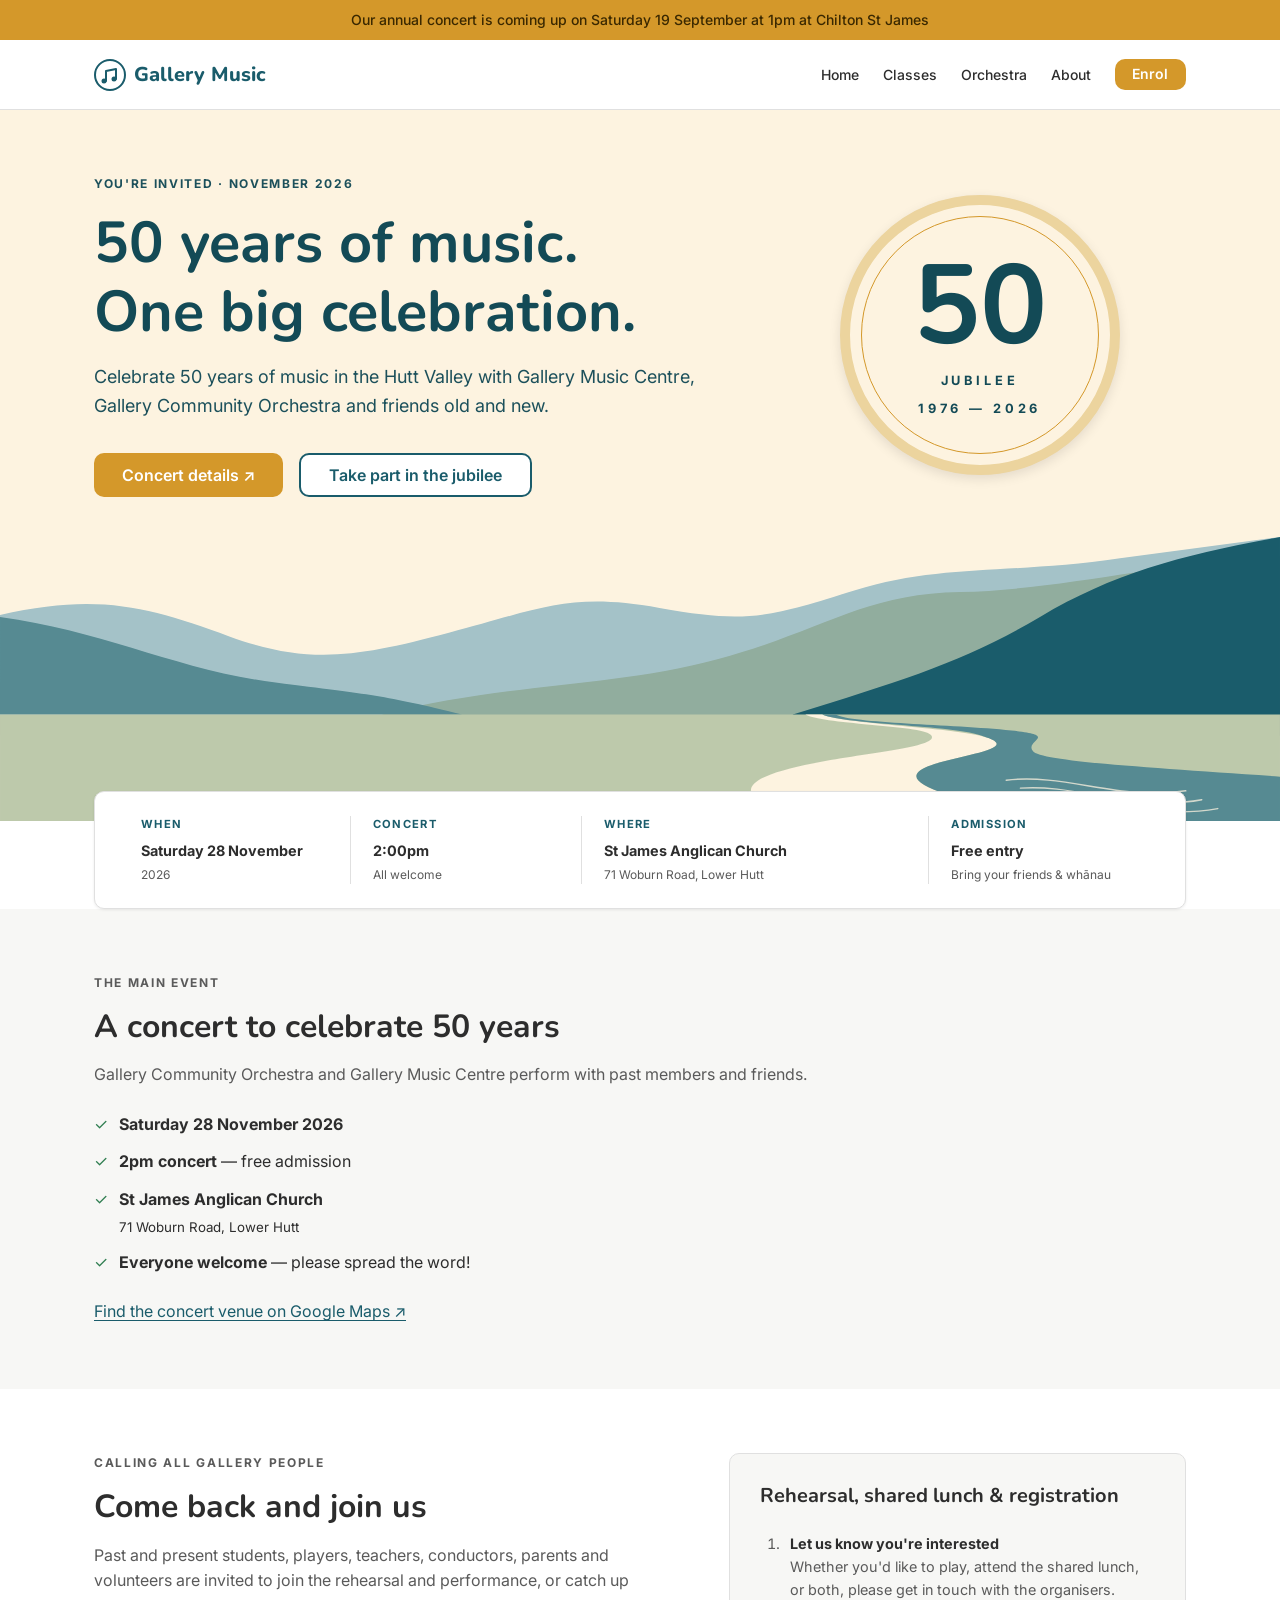
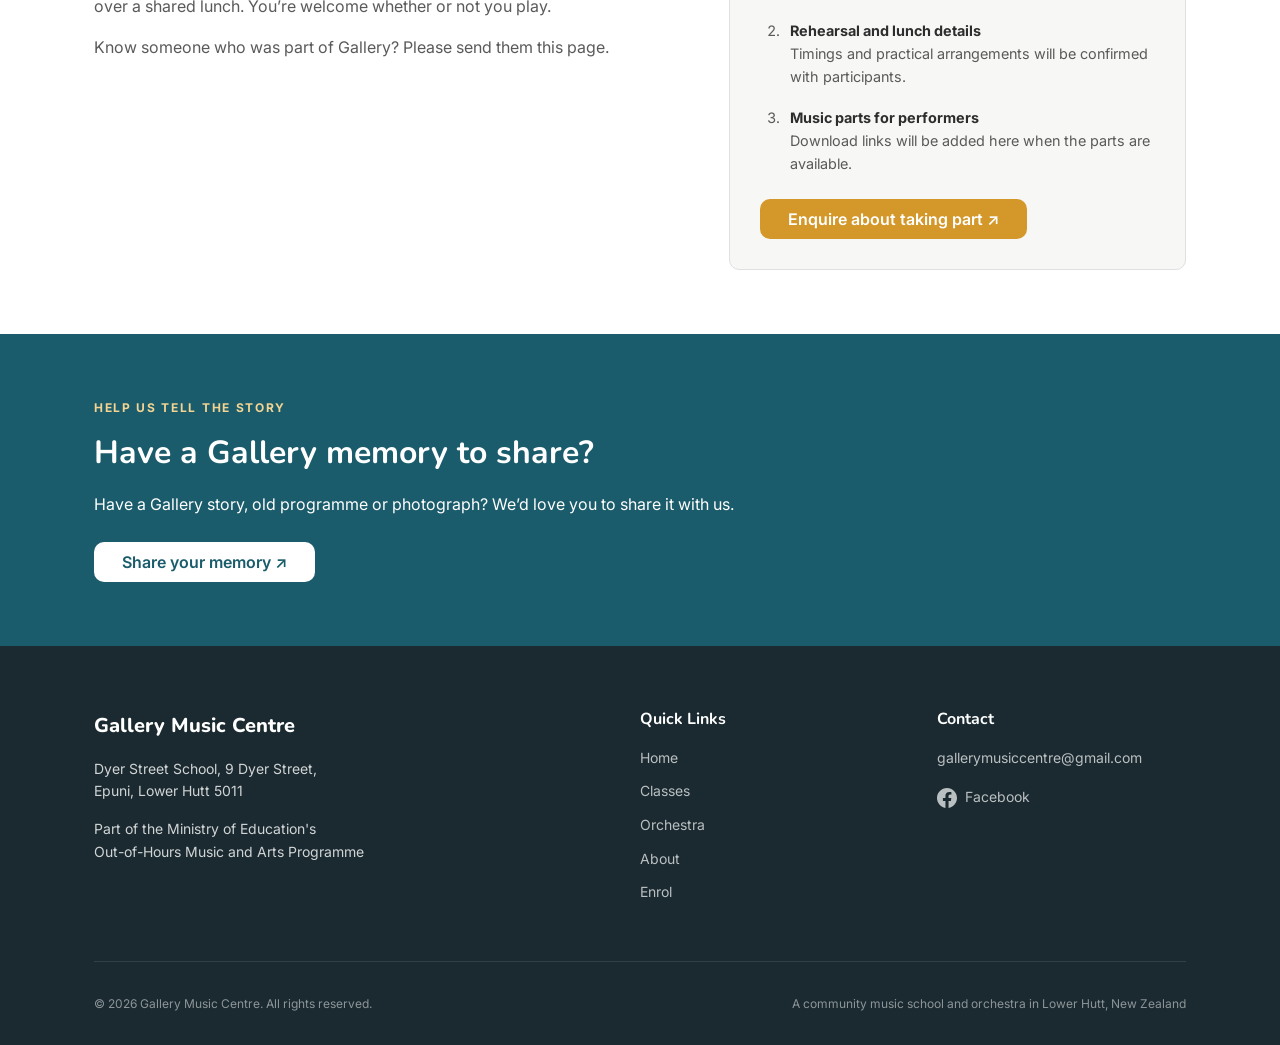
==== commit b39844e2: "Trial abstract Hutt Valley hero on jubilee page" ====
--- a/jubilee/index.html
+++ b/jubilee/index.html
@@ -10,7 +10,7 @@
   <link href="https://fonts.googleapis.com/css2?family=Inter:wght@400;500;600;700&family=Nunito:wght@700;800&display=swap" rel="stylesheet">
   <link rel="icon" type="image/svg+xml" href="/images/favicon.svg">
   <link rel="stylesheet" href="/css/style.css">
-  <link rel="stylesheet" href="/css/jubilee.css">
+  <link rel="stylesheet" href="/css/jubilee.css?v=abstract-valley-1">
   <link rel="canonical" href="https://gallerymusic.org/jubilee/">
   <meta property="og:type" content="website">
   <meta property="og:site_name" content="Gallery Music Centre">
--- a/css/jubilee.css
+++ b/css/jubilee.css
@@ -1,6 +1,20 @@
 /* Jubilee content styles; shared layout lives in style.css. */
+/* The abstract hero is a Jubilee-only trial; shared heroes are unchanged. */
 .jubilee-page .jubilee-hero {
-  padding:64px 0 90px
+  padding:64px 0 clamp(260px,calc(22.222vw + 40px),420px);
+  background:var(--color-accent-light);
+  color:var(--color-primary-dark)
+}
+.jubilee-page .jubilee-hero::before,
+.jubilee-page .jubilee-hero::after {
+  display:none
+}
+.jubilee-page .jubilee-hero .hero__decor {
+  top:auto;
+  height:clamp(220px,22.222vw,380px);
+  background-image:url('/images/jubilee-valley-desktop.svg');
+  background-position:center bottom;
+  background-size:100% 100%
 }
 .jubilee-page .jubilee-hero .container {
   position:relative;
@@ -20,7 +34,7 @@
   display:block
 }
 .jubilee-page .jubilee-hero p {
-  color:#163e48;
+  color:var(--color-primary-dark);
   text-shadow:none;
   font-size:1.125rem;
   max-width:620px
@@ -216,19 +230,36 @@
 
 @media(max-width:767px){
   .jubilee-page .jubilee-hero{
-  padding:40px 0 60px
+  padding:36px 0 240px
+}
+.jubilee-page .jubilee-hero .hero__decor {
+  height:220px;
+  background-image:url('/images/jubilee-valley-mobile.svg')
 }
 .jubilee-page .jubilee-hero .container, .jubilee-page .two-col {
   grid-template-columns:1fr
 }
 .jubilee-page .medal {
-  width:180px
+  width:fit-content;
+  max-width:100%;
+  aspect-ratio:auto;
+  flex-direction:row;
+  flex-wrap:wrap;
+  gap:12px;
+  margin:0;
+  padding:12px 16px;
+  border:1px solid var(--color-accent);
+  border-radius:var(--radius-md);
+  outline:none;
+  box-shadow:none
 }
 .jubilee-page .medal strong {
-  font-size:68px
+  font-size:40px
 }
 .jubilee-page .medal span {
-  font-size:.65rem
+  font-size:.65rem;
+  letter-spacing:.12em;
+  margin-top:0
 }
 .jubilee-page .jubilee-hero .container {
   gap:32px
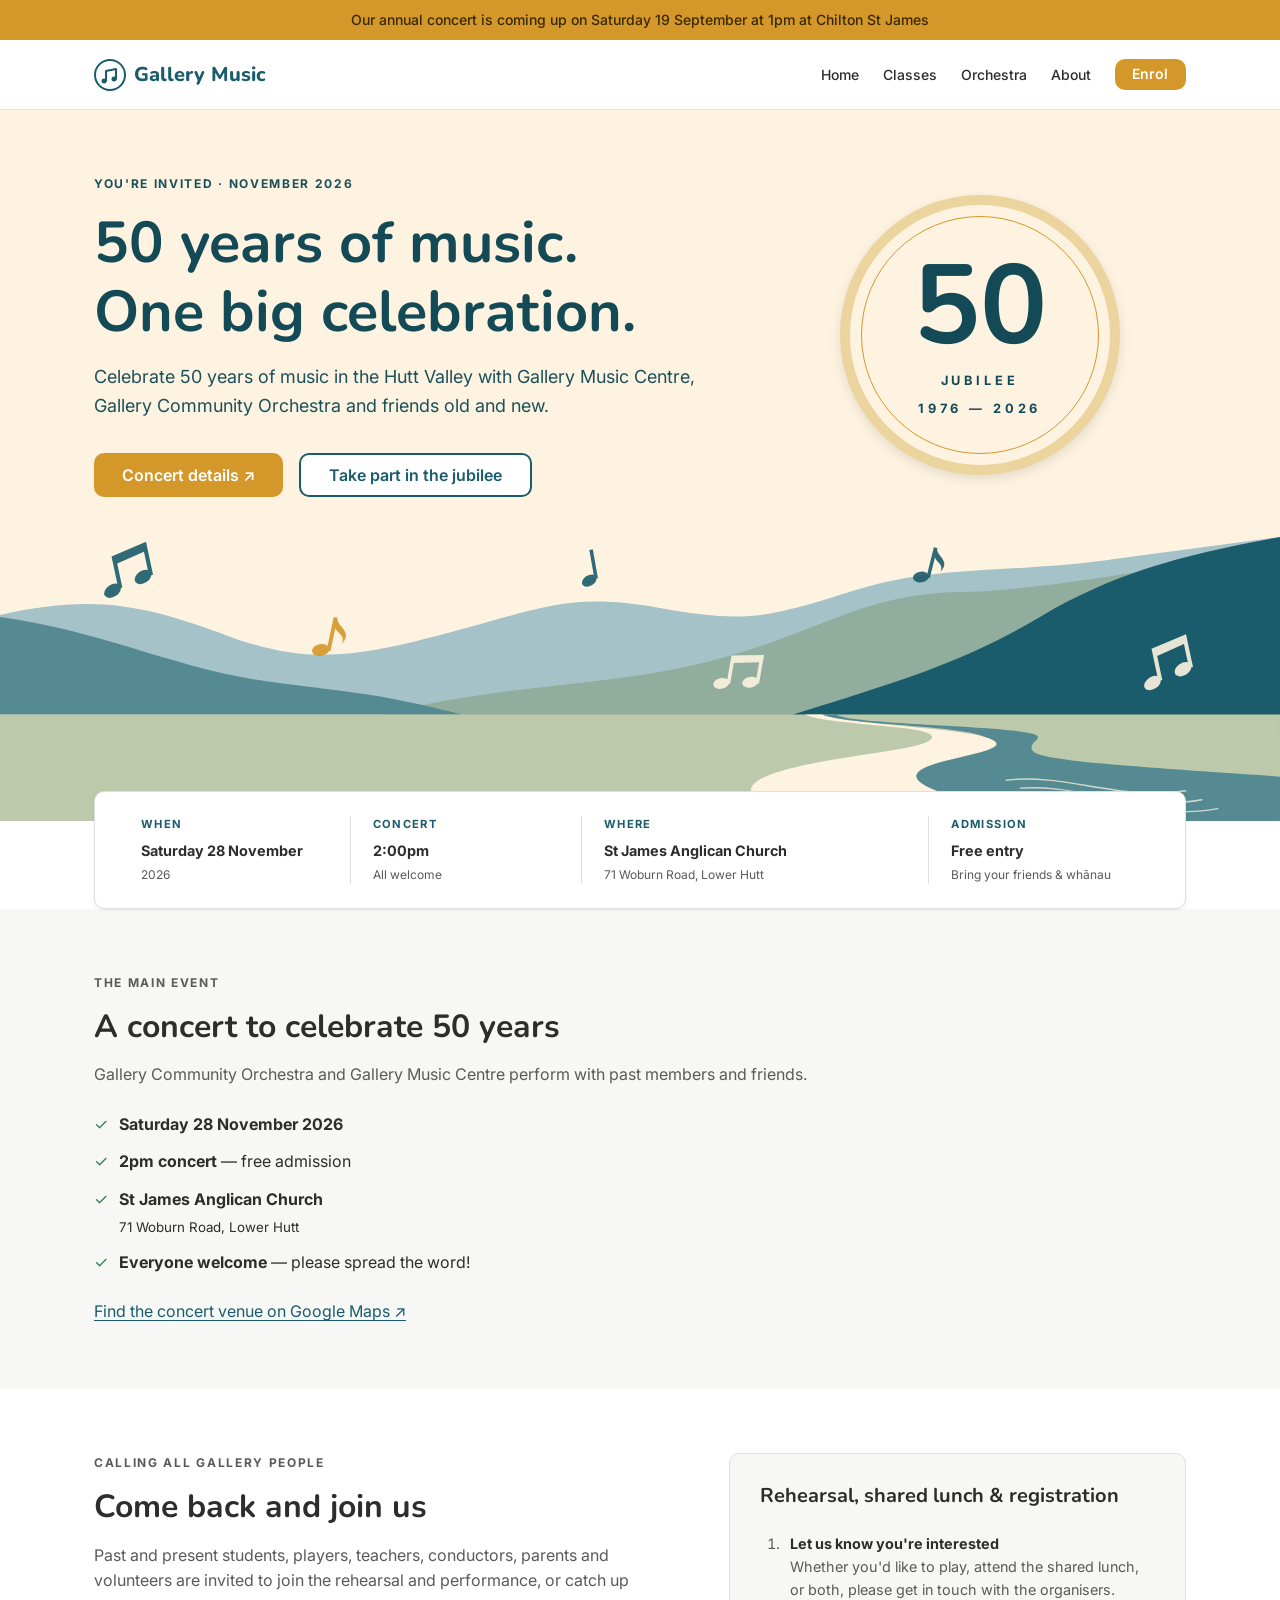
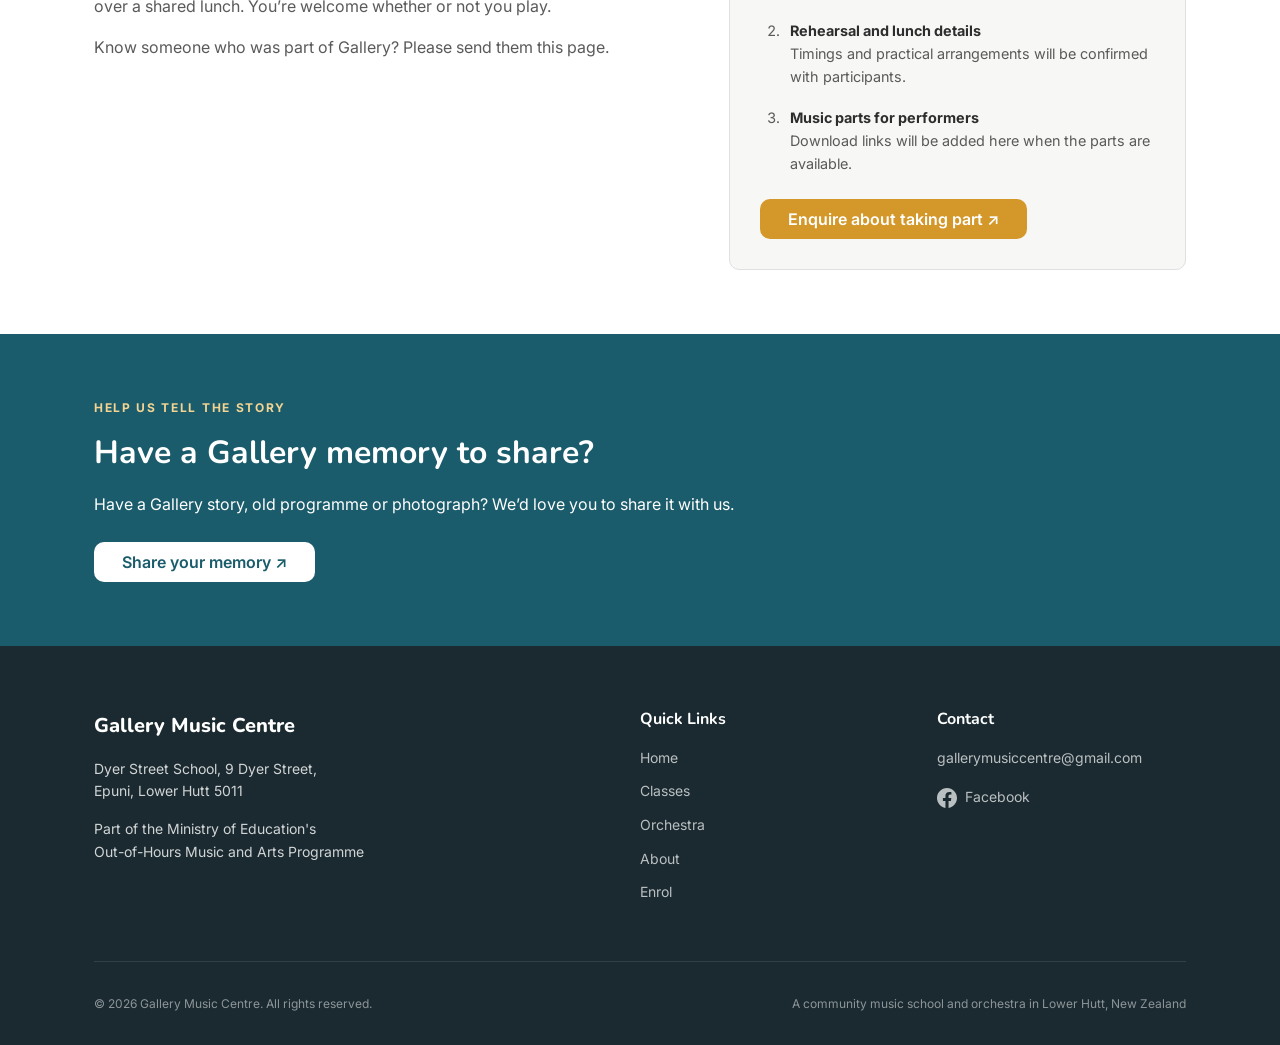
==== commit 09e972de: "Add floating musical notes to jubilee valley hero" ====
--- a/jubilee/index.html
+++ b/jubilee/index.html
@@ -10,7 +10,7 @@
   <link href="https://fonts.googleapis.com/css2?family=Inter:wght@400;500;600;700&family=Nunito:wght@700;800&display=swap" rel="stylesheet">
   <link rel="icon" type="image/svg+xml" href="/images/favicon.svg">
   <link rel="stylesheet" href="/css/style.css">
-  <link rel="stylesheet" href="/css/jubilee.css?v=abstract-valley-1">
+  <link rel="stylesheet" href="/css/jubilee.css?v=valley-notes-1">
   <link rel="canonical" href="https://gallerymusic.org/jubilee/">
   <meta property="og:type" content="website">
   <meta property="og:site_name" content="Gallery Music Centre">
--- a/css/jubilee.css
+++ b/css/jubilee.css
@@ -12,7 +12,7 @@
 .jubilee-page .jubilee-hero .hero__decor {
   top:auto;
   height:clamp(220px,22.222vw,380px);
-  background-image:url('/images/jubilee-valley-desktop.svg');
+  background-image:url('/images/jubilee-valley-desktop.svg?v=notes-1');
   background-position:center bottom;
   background-size:100% 100%
 }
@@ -234,7 +234,7 @@
 }
 .jubilee-page .jubilee-hero .hero__decor {
   height:220px;
-  background-image:url('/images/jubilee-valley-mobile.svg')
+  background-image:url('/images/jubilee-valley-mobile.svg?v=notes-1')
 }
 .jubilee-page .jubilee-hero .container, .jubilee-page .two-col {
   grid-template-columns:1fr
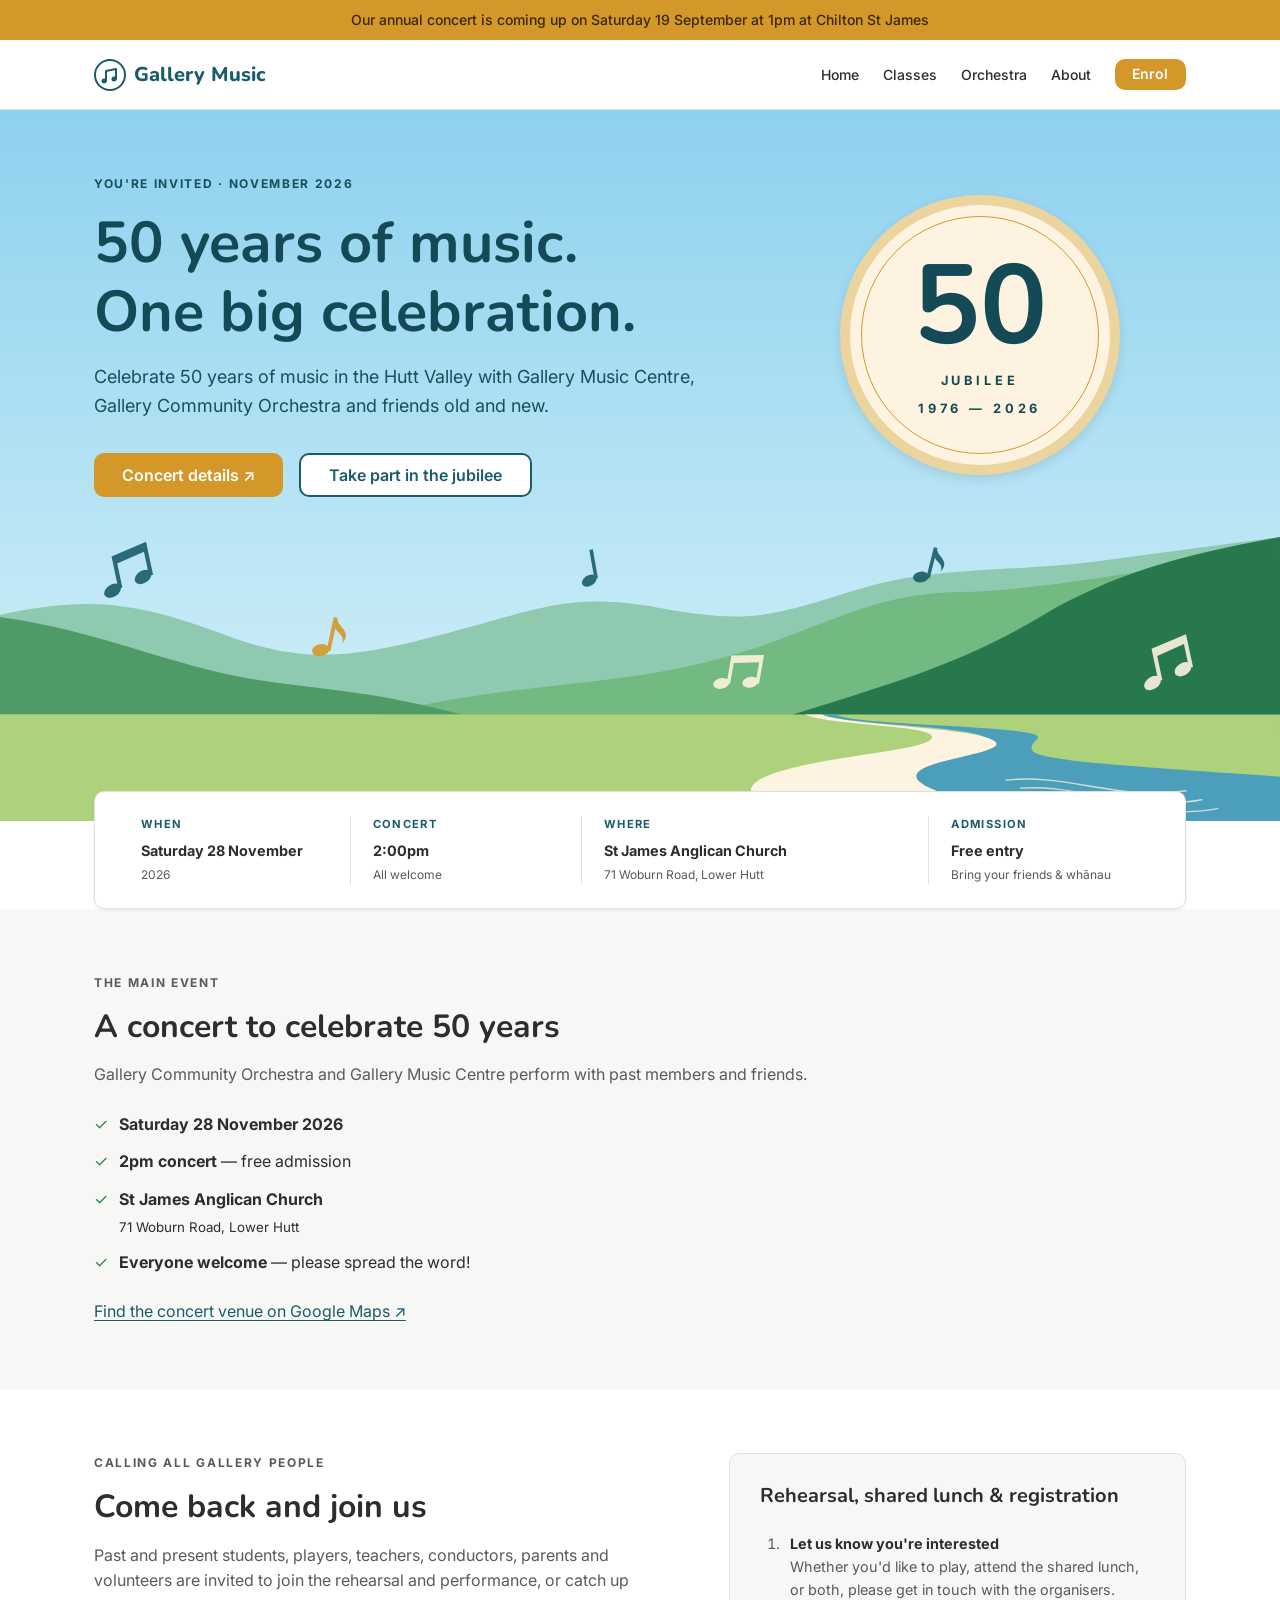
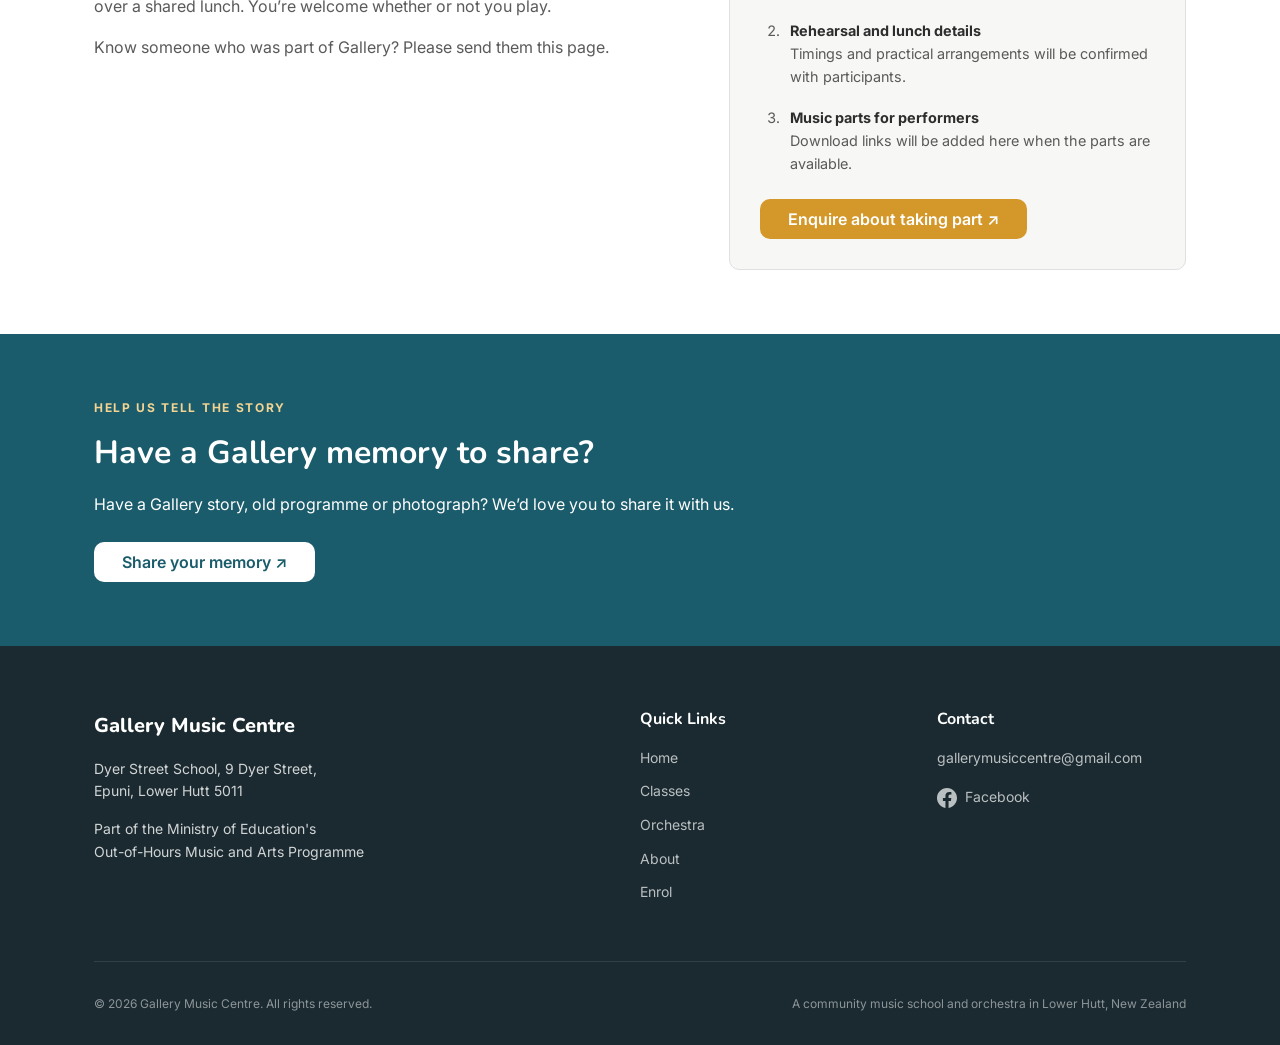
==== commit 8a2f9e6e: "Brighten jubilee hero with blue sky and greener hills" ====
--- a/jubilee/index.html
+++ b/jubilee/index.html
@@ -10,7 +10,7 @@
   <link href="https://fonts.googleapis.com/css2?family=Inter:wght@400;500;600;700&family=Nunito:wght@700;800&display=swap" rel="stylesheet">
   <link rel="icon" type="image/svg+xml" href="/images/favicon.svg">
   <link rel="stylesheet" href="/css/style.css">
-  <link rel="stylesheet" href="/css/jubilee.css?v=valley-notes-1">
+  <link rel="stylesheet" href="/css/jubilee.css?v=bright-valley-1">
   <link rel="canonical" href="https://gallerymusic.org/jubilee/">
   <meta property="og:type" content="website">
   <meta property="og:site_name" content="Gallery Music Centre">
--- a/css/jubilee.css
+++ b/css/jubilee.css
@@ -2,7 +2,7 @@
 /* The abstract hero is a Jubilee-only trial; shared heroes are unchanged. */
 .jubilee-page .jubilee-hero {
   padding:64px 0 clamp(260px,calc(22.222vw + 40px),420px);
-  background:var(--color-accent-light);
+  background:linear-gradient(180deg,#8ed1ef 0%,#b9e5f5 58%,#d9f1f8 100%);
   color:var(--color-primary-dark)
 }
 .jubilee-page .jubilee-hero::before,
@@ -12,7 +12,7 @@
 .jubilee-page .jubilee-hero .hero__decor {
   top:auto;
   height:clamp(220px,22.222vw,380px);
-  background-image:url('/images/jubilee-valley-desktop.svg?v=notes-1');
+  background-image:url('/images/jubilee-valley-desktop.svg?v=bright-1');
   background-position:center bottom;
   background-size:100% 100%
 }
@@ -234,7 +234,7 @@
 }
 .jubilee-page .jubilee-hero .hero__decor {
   height:220px;
-  background-image:url('/images/jubilee-valley-mobile.svg?v=notes-1')
+  background-image:url('/images/jubilee-valley-mobile.svg?v=bright-1')
 }
 .jubilee-page .jubilee-hero .container, .jubilee-page .two-col {
   grid-template-columns:1fr
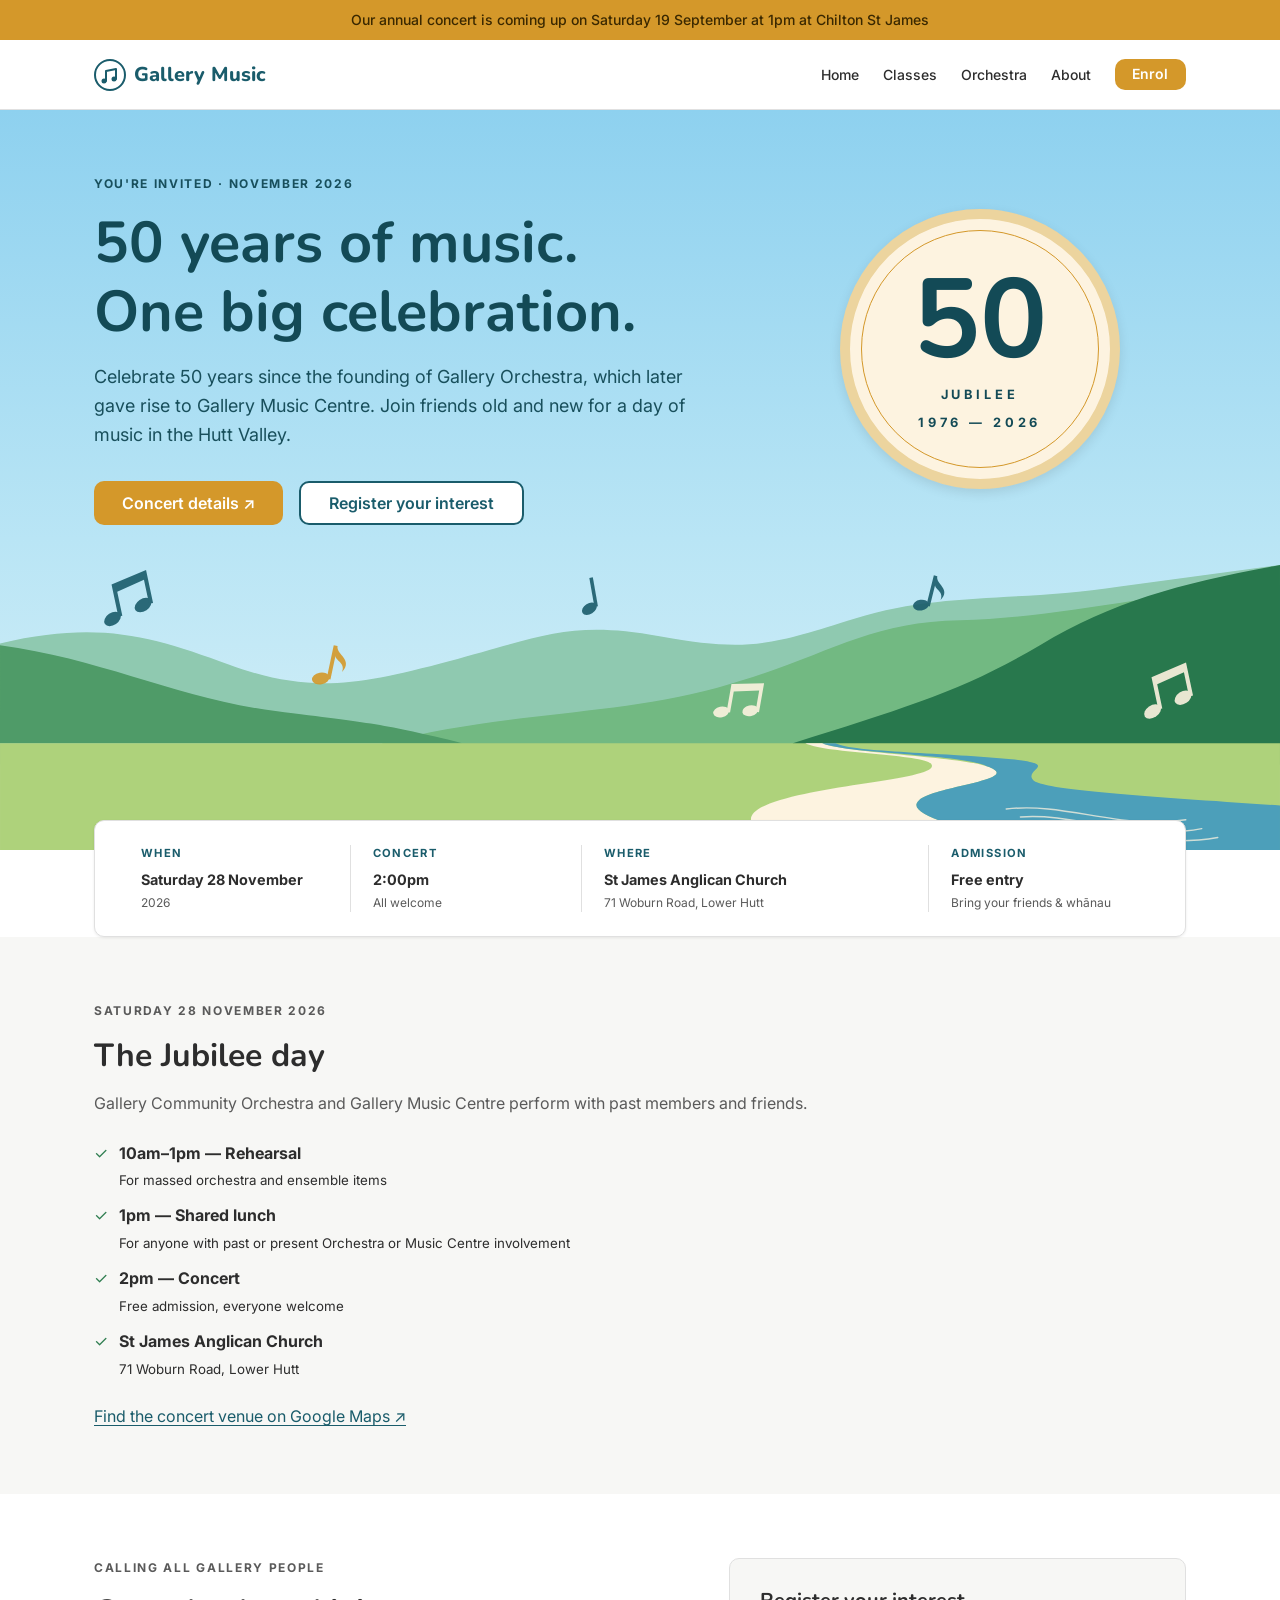
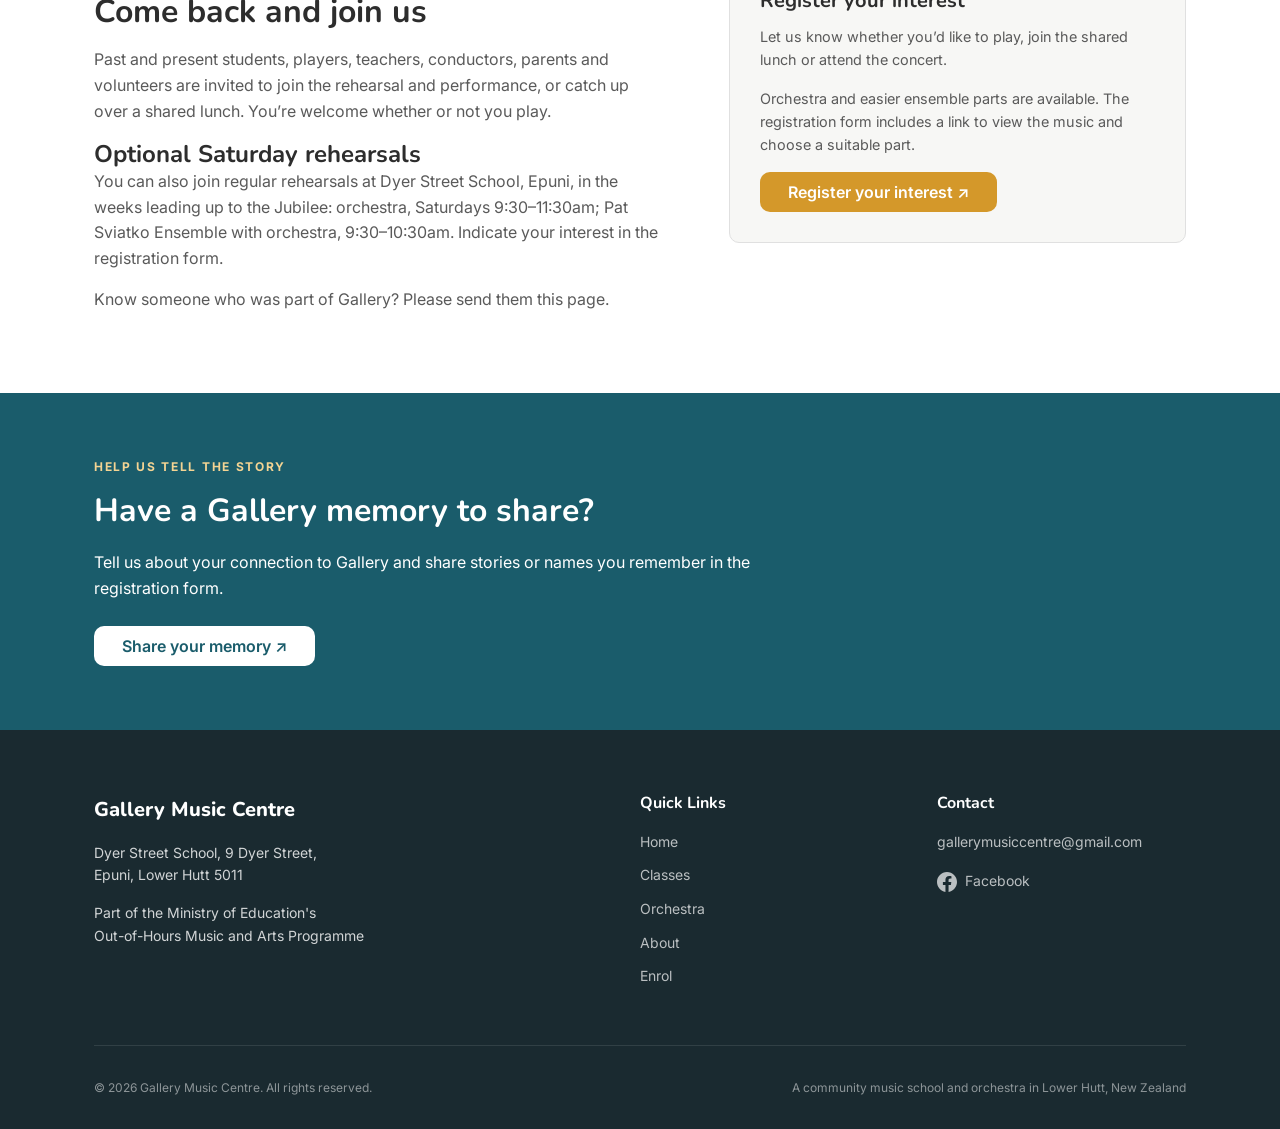
==== commit 6d6a1323: "Add Jubilee registration form and confirmed event programme" ====
--- a/jubilee/index.html
+++ b/jubilee/index.html
@@ -4,23 +4,23 @@
   <meta charset="UTF-8">
   <meta name="viewport" content="width=device-width, initial-scale=1.0">
   <title>50th Jubilee — Gallery Music Centre</title>
-  <meta name="description" content="Celebrate 50 years of Gallery Music Centre. Free Jubilee concert, Saturday 28 November 2026 at 2pm, St James Anglican Church, Lower Hutt. Everyone welcome.">
+  <meta name="description" content="Celebrate 50 years since the founding of Gallery Orchestra. Free Jubilee concert, Saturday 28 November 2026 at 2pm, St James Anglican Church, Lower Hutt. Everyone welcome.">
   <link rel="preconnect" href="https://fonts.googleapis.com">
   <link rel="preconnect" href="https://fonts.gstatic.com" crossorigin>
   <link href="https://fonts.googleapis.com/css2?family=Inter:wght@400;500;600;700&family=Nunito:wght@700;800&display=swap" rel="stylesheet">
   <link rel="icon" type="image/svg+xml" href="/images/favicon.svg">
   <link rel="stylesheet" href="/css/style.css">
-  <link rel="stylesheet" href="/css/jubilee.css?v=bright-valley-1">
+  <link rel="stylesheet" href="/css/jubilee.css?v=registration-1">
   <link rel="canonical" href="https://gallerymusic.org/jubilee/">
   <meta property="og:type" content="website">
   <meta property="og:site_name" content="Gallery Music Centre">
   <meta property="og:title" content="50th Jubilee — Gallery Music Centre">
-  <meta property="og:description" content="Celebrate 50 years of Gallery Music Centre. Free Jubilee concert, Saturday 28 November 2026 at 2pm, St James Anglican Church, Lower Hutt. Everyone welcome.">
+  <meta property="og:description" content="Celebrate 50 years since the founding of Gallery Orchestra. Free Jubilee concert, Saturday 28 November 2026 at 2pm, St James Anglican Church, Lower Hutt. Everyone welcome.">
   <meta property="og:url" content="https://gallerymusic.org/jubilee/">
   <meta property="og:locale" content="en_NZ">
   <meta name="twitter:card" content="summary">
   <meta name="twitter:title" content="50th Jubilee — Gallery Music Centre">
-  <meta name="twitter:description" content="Celebrate 50 years of Gallery Music Centre. Free Jubilee concert, Saturday 28 November 2026 at 2pm, St James Anglican Church, Lower Hutt. Everyone welcome.">
+  <meta name="twitter:description" content="Celebrate 50 years since the founding of Gallery Orchestra. Free Jubilee concert, Saturday 28 November 2026 at 2pm, St James Anglican Church, Lower Hutt. Everyone welcome.">
 
 </head>
 <body class="jubilee-page">
@@ -67,10 +67,10 @@
 <p class="eyebrow">You're invited · November 2026</p>
 <h1>50 years of music.<span>One big celebration.</span>
 </h1>
-<p>Celebrate 50 years of music in the Hutt Valley with Gallery Music Centre, Gallery Community Orchestra and friends old and new.</p>
+<p>Celebrate 50 years since the founding of Gallery Orchestra, which later gave rise to Gallery Music Centre. Join friends old and new for a day of music in the Hutt Valley.</p>
 <div class="hero__buttons">
 <a class="btn btn--primary" href="#concert">Concert details ↗</a>
-<a class="btn btn--secondary" href="#take-part">Take part in the jubilee</a>
+<a class="btn btn--secondary" href="https://docs.google.com/forms/d/e/1FAIpQLScV0d_PIvwDs864g-5d5eHFo9FFz2mUyroMYA6SCT2xZ1BzSQ/viewform">Register your interest</a>
 </div>
 </div>
 <div class="medal" aria-label="50th Jubilee, 1976 to 2026">
@@ -115,21 +115,21 @@
 <section class="section section--alt" id="concert">
 <div class="container">
 <div class="copy">
-<p class="eyebrow">The main event</p>
-<h2>A concert to celebrate 50 years</h2>
+<p class="eyebrow">Saturday 28 November 2026</p>
+<h2>The Jubilee day</h2>
 <p>Gallery Community Orchestra and Gallery Music Centre perform with past members and friends.</p>
 <ul class="details">
 <li>
-<strong>Saturday 28 November 2026</strong>
+<strong>10am–1pm — Rehearsal</strong><small>For massed orchestra and ensemble items</small>
 </li>
 <li>
-<strong>2pm concert</strong> — free admission</li>
+<strong>1pm — Shared lunch</strong><small>For anyone with past or present Orchestra or Music Centre involvement</small></li>
+<li>
+<strong>2pm — Concert</strong><small>Free admission, everyone welcome</small></li>
 <li>
 <strong>St James Anglican Church</strong>
 <small>71 Woburn Road, Lower Hutt</small>
 </li>
-<li>
-<strong>Everyone welcome</strong> — please spread the word!</li>
 </ul>
 <a class="text-link" href="https://www.google.com/maps/search/?api=1&amp;query=St+James+Anglican+Church+71+Woburn+Road+Lower+Hutt">Find the concert venue on Google Maps ↗</a>
 </div>
@@ -141,19 +141,15 @@
 <p class="eyebrow">Calling all Gallery people</p>
 <h2>Come back and join us</h2>
 <p>Past and present students, players, teachers, conductors, parents and volunteers are invited to join the rehearsal and performance, or catch up over a shared lunch. You’re welcome whether or not you play.</p>
+<h3>Optional Saturday rehearsals</h3>
+<p>You can also join regular rehearsals at Dyer Street School, Epuni, in the weeks leading up to the Jubilee: orchestra, Saturdays 9:30–11:30am; Pat Sviatko Ensemble with orchestra, 9:30–10:30am. Indicate your interest in the registration form.</p>
 <p>Know someone who was part of Gallery? Please send them this page.</p>
 </div>
 <aside class="registration">
-<h3>Rehearsal, shared lunch &amp; registration</h3>
-<ol>
-<li>
-<strong>Let us know you're interested</strong>Whether you'd like to play, attend the shared lunch, or both, please get in touch with the organisers.</li>
-<li>
-<strong>Rehearsal and lunch details</strong>Timings and practical arrangements will be confirmed with participants.</li>
-<li>
-<strong>Music parts for performers</strong>Download links will be added here when the parts are available.</li>
-</ol>
-<a class="btn btn--primary" href="mailto:gallerymusiccentre@gmail.com?subject=50th%20Jubilee%20%E2%80%94%20Taking%20part">Enquire about taking part ↗</a>
+<h3>Register your interest</h3>
+<p>Let us know whether you’d like to play, join the shared lunch or attend the concert.</p>
+<p>Orchestra and easier ensemble parts are available. The registration form includes a link to view the music and choose a suitable part.</p>
+<a class="btn btn--primary" href="https://docs.google.com/forms/d/e/1FAIpQLScV0d_PIvwDs864g-5d5eHFo9FFz2mUyroMYA6SCT2xZ1BzSQ/viewform">Register your interest ↗</a>
 </aside>
 </div>
 </section>
@@ -161,8 +157,8 @@
 <div class="container">
 <p class="eyebrow">Help us tell the story</p>
 <h2>Have a Gallery memory to share?</h2>
-<p>Have a Gallery story, old programme or photograph? We’d love you to share it with us.</p>
-<a class="btn" href="mailto:gallerymusiccentre@gmail.com?subject=My%20Gallery%20memory">Share your memory ↗</a>
+<p>Tell us about your connection to Gallery and share stories or names you remember in the registration form.</p>
+<a class="btn" href="https://docs.google.com/forms/d/e/1FAIpQLScV0d_PIvwDs864g-5d5eHFo9FFz2mUyroMYA6SCT2xZ1BzSQ/viewform">Share your memory ↗</a>
 </div>
 </section>
 </main>
--- a/css/jubilee.css
+++ b/css/jubilee.css
@@ -166,6 +166,9 @@
   font-size:.9rem;
   color:var(--color-text-light)
 }
+.jubilee-page .registration p {
+  margin-bottom:16px;
+}
 .jubilee-page .registration ol {
   padding-left:24px;
   margin:24px 0
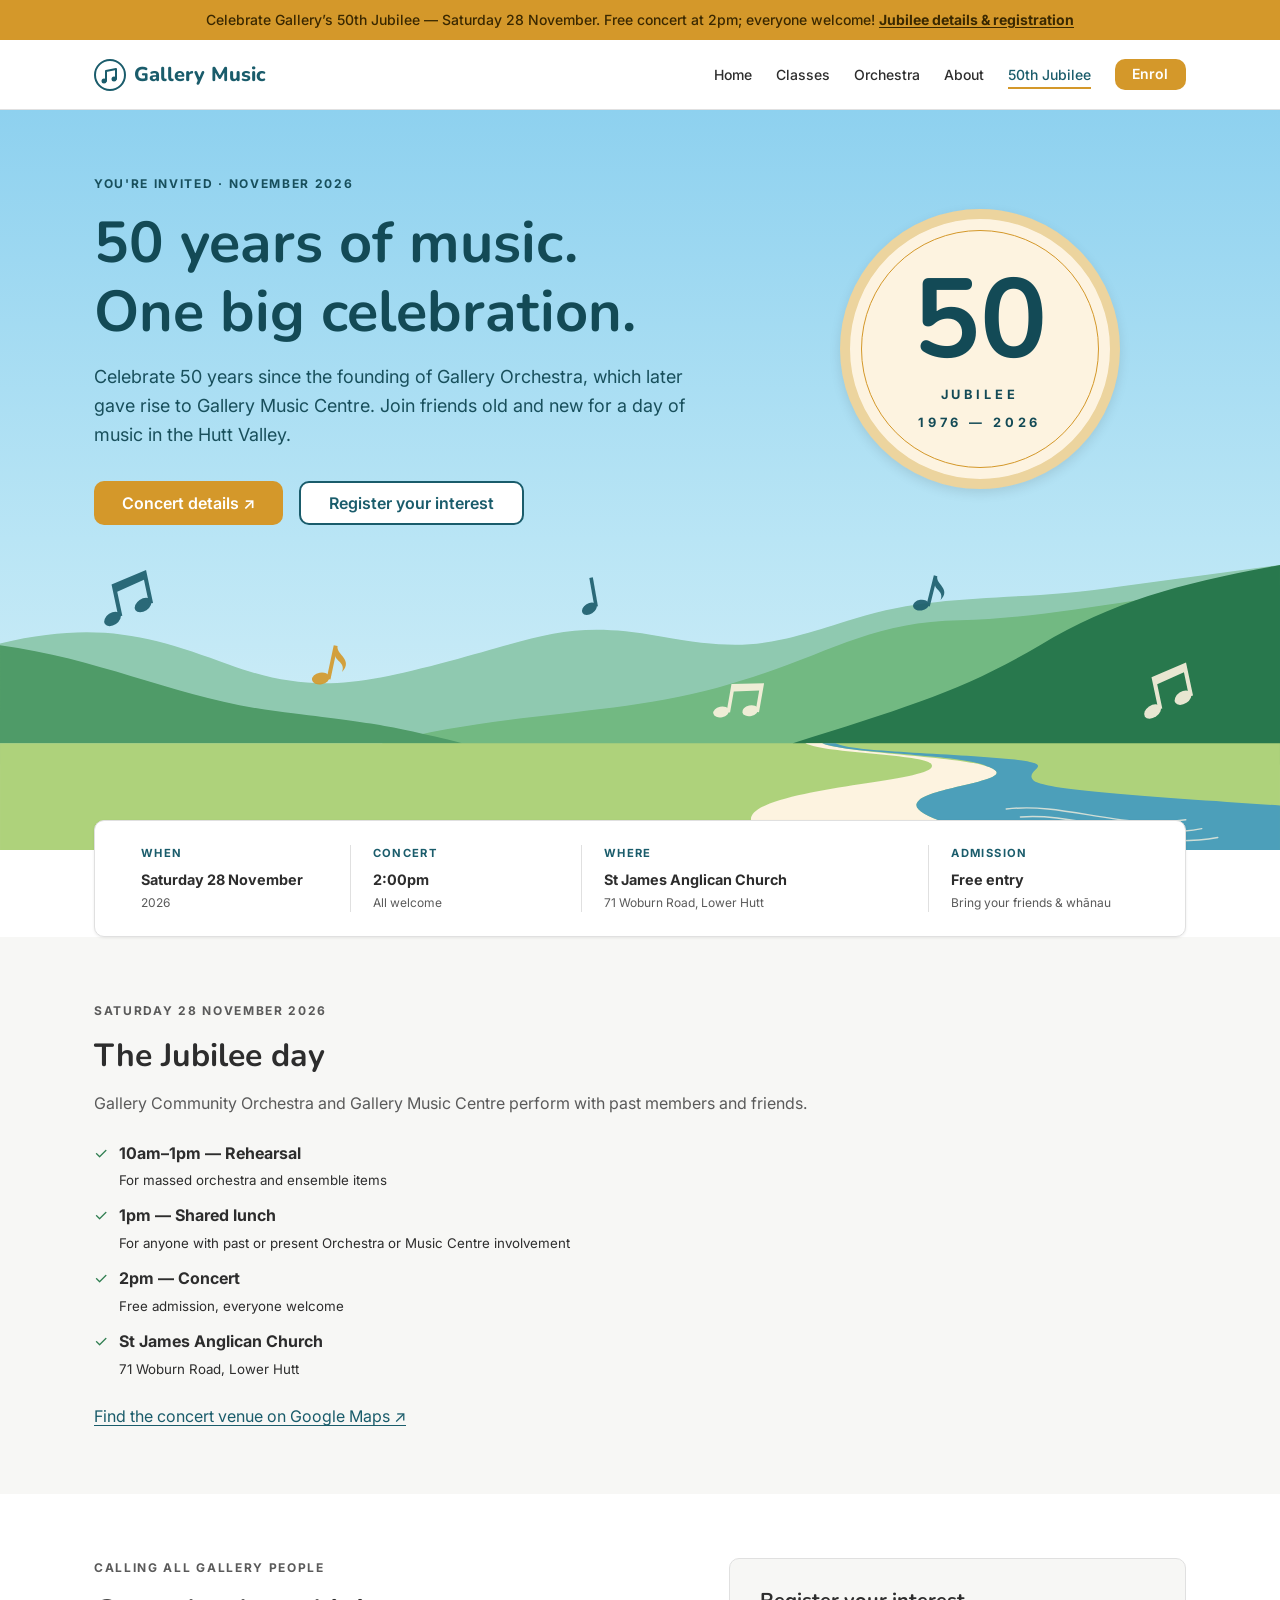
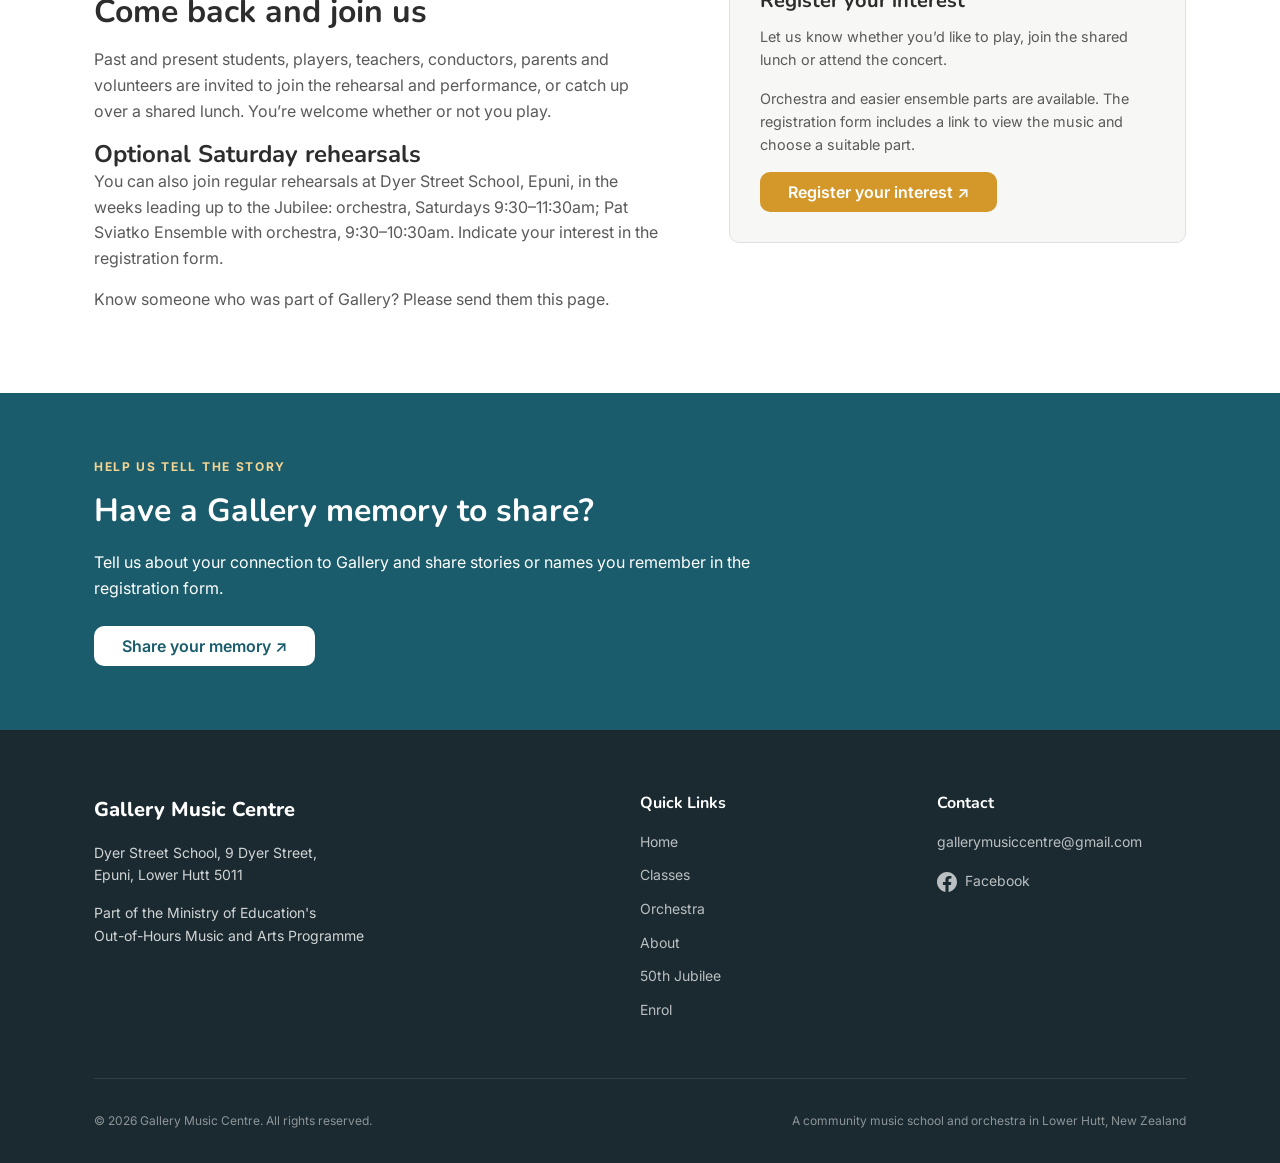
==== commit 45da4719: "Promote Jubilee across site navigation and announcement banner" ====
--- a/jubilee/index.html
+++ b/jubilee/index.html
@@ -50,6 +50,7 @@
         <li><a href="/classes.html">Classes</a></li>
         <li><a href="/communityorchestra.html">Orchestra</a></li>
         <li><a href="/about.html">About</a></li>
+        <li><a href="/jubilee/" class="active" aria-current="page">50th Jubilee</a></li>
         <li><a href="/enrol.html" class="nav__enrol">Enrol</a></li>
       </ul>
       <button class="nav__toggle" aria-expanded="false" aria-controls="nav-links" aria-label="Toggle menu">
@@ -179,6 +180,7 @@
             <li><a href="/classes.html">Classes</a></li>
             <li><a href="/communityorchestra.html">Orchestra</a></li>
             <li><a href="/about.html">About</a></li>
+            <li><a href="/jubilee/">50th Jubilee</a></li>
             <li><a href="/enrol.html">Enrol</a></li>
           </ul>
         </div>
@@ -202,7 +204,7 @@
     </div>
   </footer>
 
-  <script src="/js/content.js?v=jubilee"></script>
+  <script src="/js/content.js?v=jubilee-banner-1"></script>
   <script src="/js/main.js"></script>
 </body>
 </html>
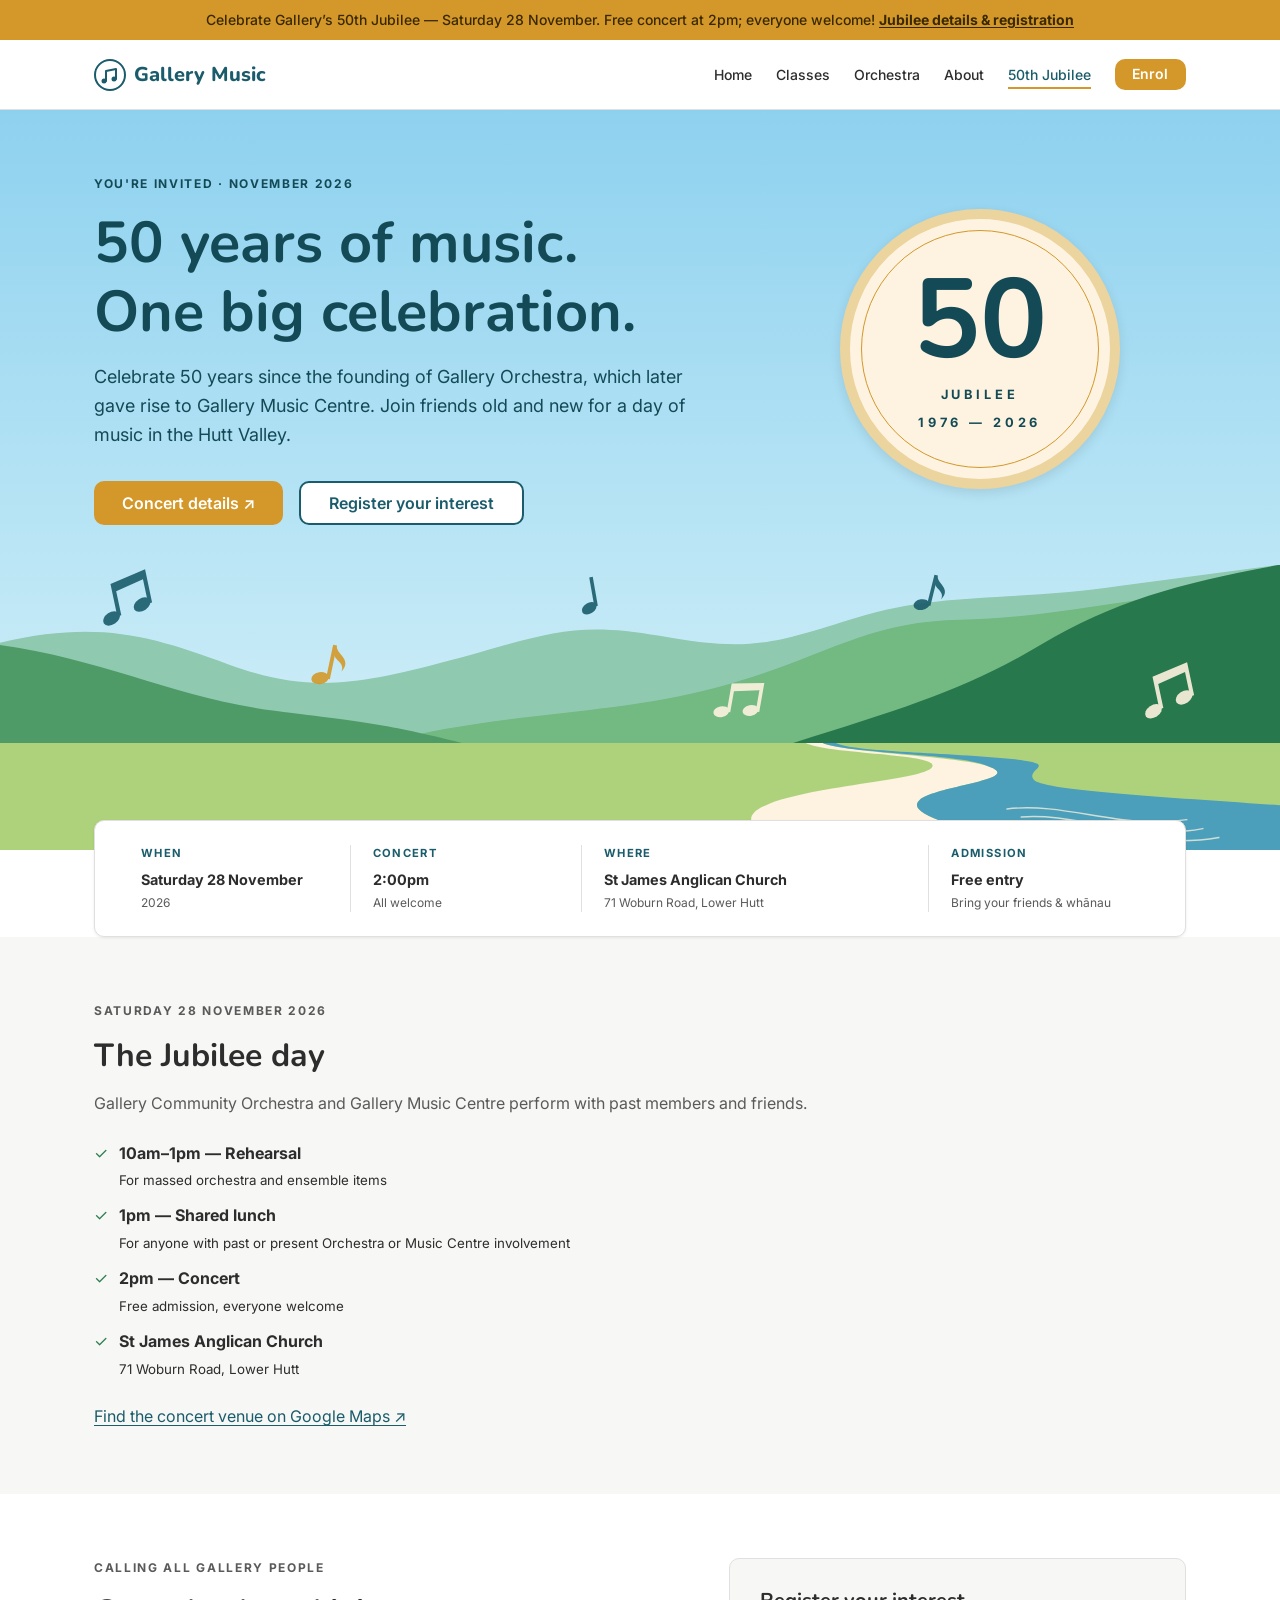
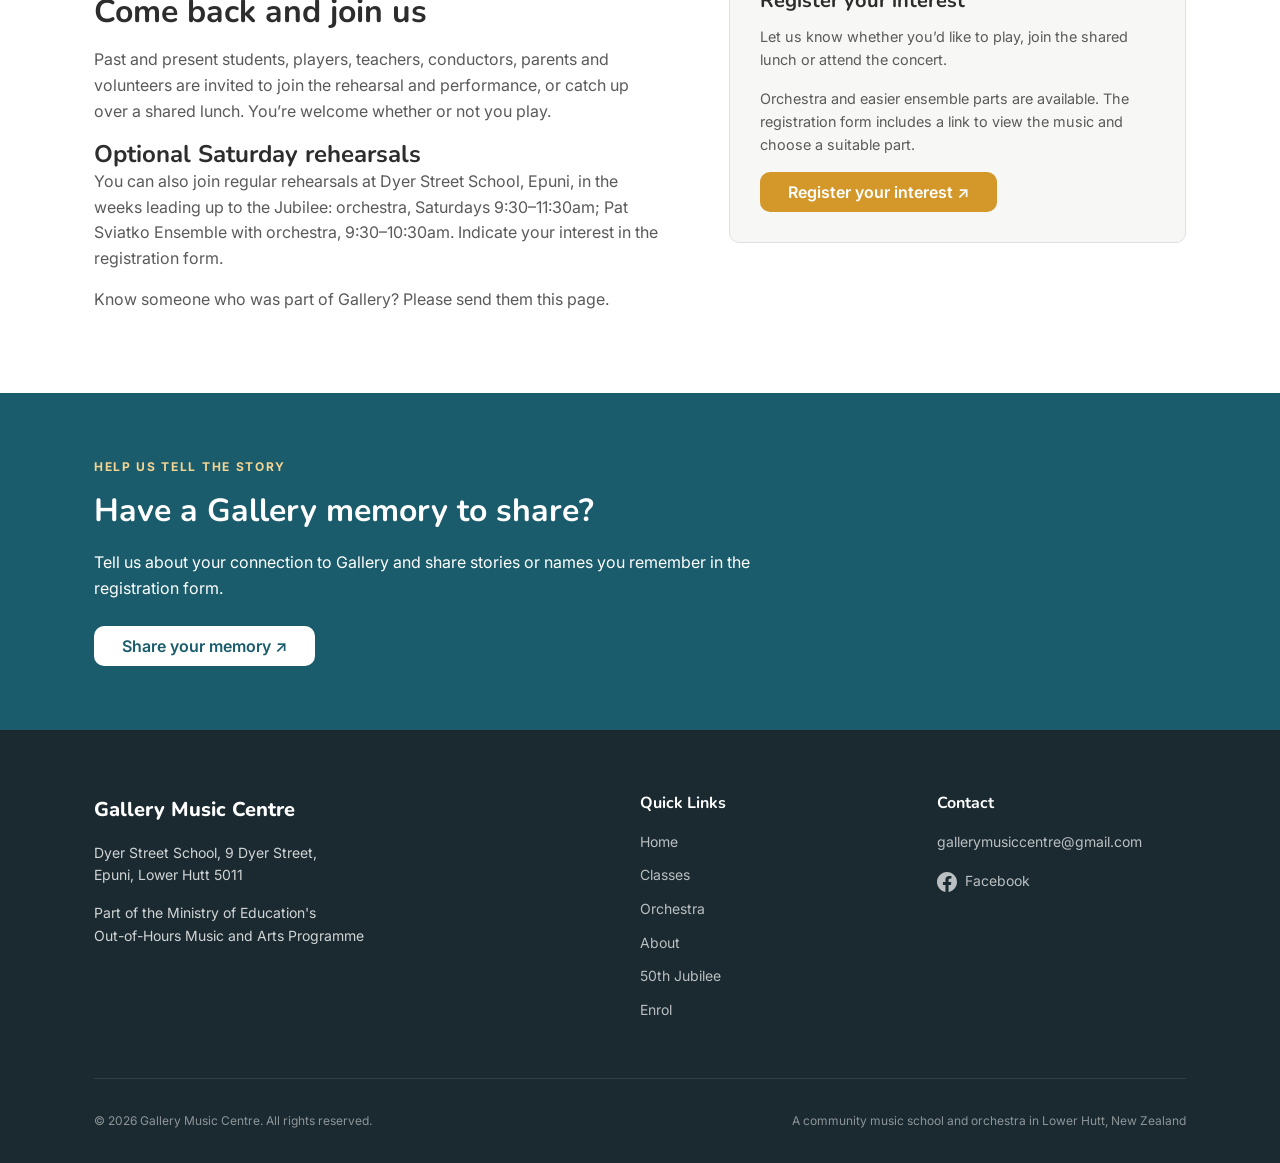
==== commit a5a10e5b: "Share Jubilee valley header artwork across all site pages" ====
--- a/jubilee/index.html
+++ b/jubilee/index.html
@@ -10,7 +10,8 @@
   <link href="https://fonts.googleapis.com/css2?family=Inter:wght@400;500;600;700&family=Nunito:wght@700;800&display=swap" rel="stylesheet">
   <link rel="icon" type="image/svg+xml" href="/images/favicon.svg">
   <link rel="stylesheet" href="/css/style.css">
-  <link rel="stylesheet" href="/css/jubilee.css?v=registration-1">
+  <link rel="stylesheet" href="/css/header.css?v=valley-1">
+  <link rel="stylesheet" href="/css/jubilee.css?v=shared-valley-1">
   <link rel="canonical" href="https://gallerymusic.org/jubilee/">
   <meta property="og:type" content="website">
   <meta property="og:site_name" content="Gallery Music Centre">
--- a/css/header.css
+++ b/css/header.css
@@ -0,0 +1,57 @@
+/* Shared Gallery valley artwork, first introduced on the Jubilee page. */
+.hero,
+.page-header {
+  background: linear-gradient(180deg, #8ed1ef 0%, #b9e5f5 58%, #d9f1f8 100%);
+  color: var(--color-primary-dark);
+}
+.hero {
+  padding: 64px 0 clamp(260px, calc(22.222vw + 40px), 420px);
+}
+.page-header {
+  padding: 48px 0 clamp(200px, calc(22.222vw + 20px), 340px);
+}
+.hero::before,
+.hero::after,
+.page-header::before,
+.page-header::after,
+.hero__notes,
+.hero__wave,
+.page-header__wave {
+  display: none;
+}
+.hero__decor {
+  top: auto;
+  height: clamp(220px, 22.222vw, 380px);
+  background-image: url('/images/jubilee-valley-desktop.svg?v=bright-1');
+  background-position: center bottom;
+  background-size: cover;
+}
+.page-header .hero__decor {
+  height: clamp(180px, 22.222vw, 320px);
+}
+.hero:not(.jubilee-hero) .hero__content {
+  padding: 0;
+}
+.hero h1,
+.hero p,
+.page-header h1,
+.page-header p {
+  color: var(--color-primary-dark);
+  text-shadow: none;
+  opacity: 1;
+}
+@media (max-width: 767px) {
+  .hero {
+    padding: 36px 0 240px;
+  }
+  .page-header {
+    padding: 36px 0 calc(clamp(160px, 52.083vw, 220px) + 20px);
+  }
+  .hero__decor {
+    height: 220px;
+    background-image: url('/images/jubilee-valley-mobile.svg?v=bright-1');
+  }
+  .page-header .hero__decor {
+    height: clamp(160px, 52.083vw, 220px);
+  }
+}
--- a/css/jubilee.css
+++ b/css/jubilee.css
@@ -1,20 +1,8 @@
 /* Jubilee content styles; shared layout lives in style.css. */
-/* The abstract hero is a Jubilee-only trial; shared heroes are unchanged. */
+/* Shared artwork is defined in header.css. */
 .jubilee-page .jubilee-hero {
   padding:64px 0 clamp(260px,calc(22.222vw + 40px),420px);
-  background:linear-gradient(180deg,#8ed1ef 0%,#b9e5f5 58%,#d9f1f8 100%);
   color:var(--color-primary-dark)
-}
-.jubilee-page .jubilee-hero::before,
-.jubilee-page .jubilee-hero::after {
-  display:none
-}
-.jubilee-page .jubilee-hero .hero__decor {
-  top:auto;
-  height:clamp(220px,22.222vw,380px);
-  background-image:url('/images/jubilee-valley-desktop.svg?v=bright-1');
-  background-position:center bottom;
-  background-size:100% 100%
 }
 .jubilee-page .jubilee-hero .container {
   position:relative;
@@ -235,10 +223,6 @@
   .jubilee-page .jubilee-hero{
   padding:36px 0 240px
 }
-.jubilee-page .jubilee-hero .hero__decor {
-  height:220px;
-  background-image:url('/images/jubilee-valley-mobile.svg?v=bright-1')
-}
 .jubilee-page .jubilee-hero .container, .jubilee-page .two-col {
   grid-template-columns:1fr
 }
